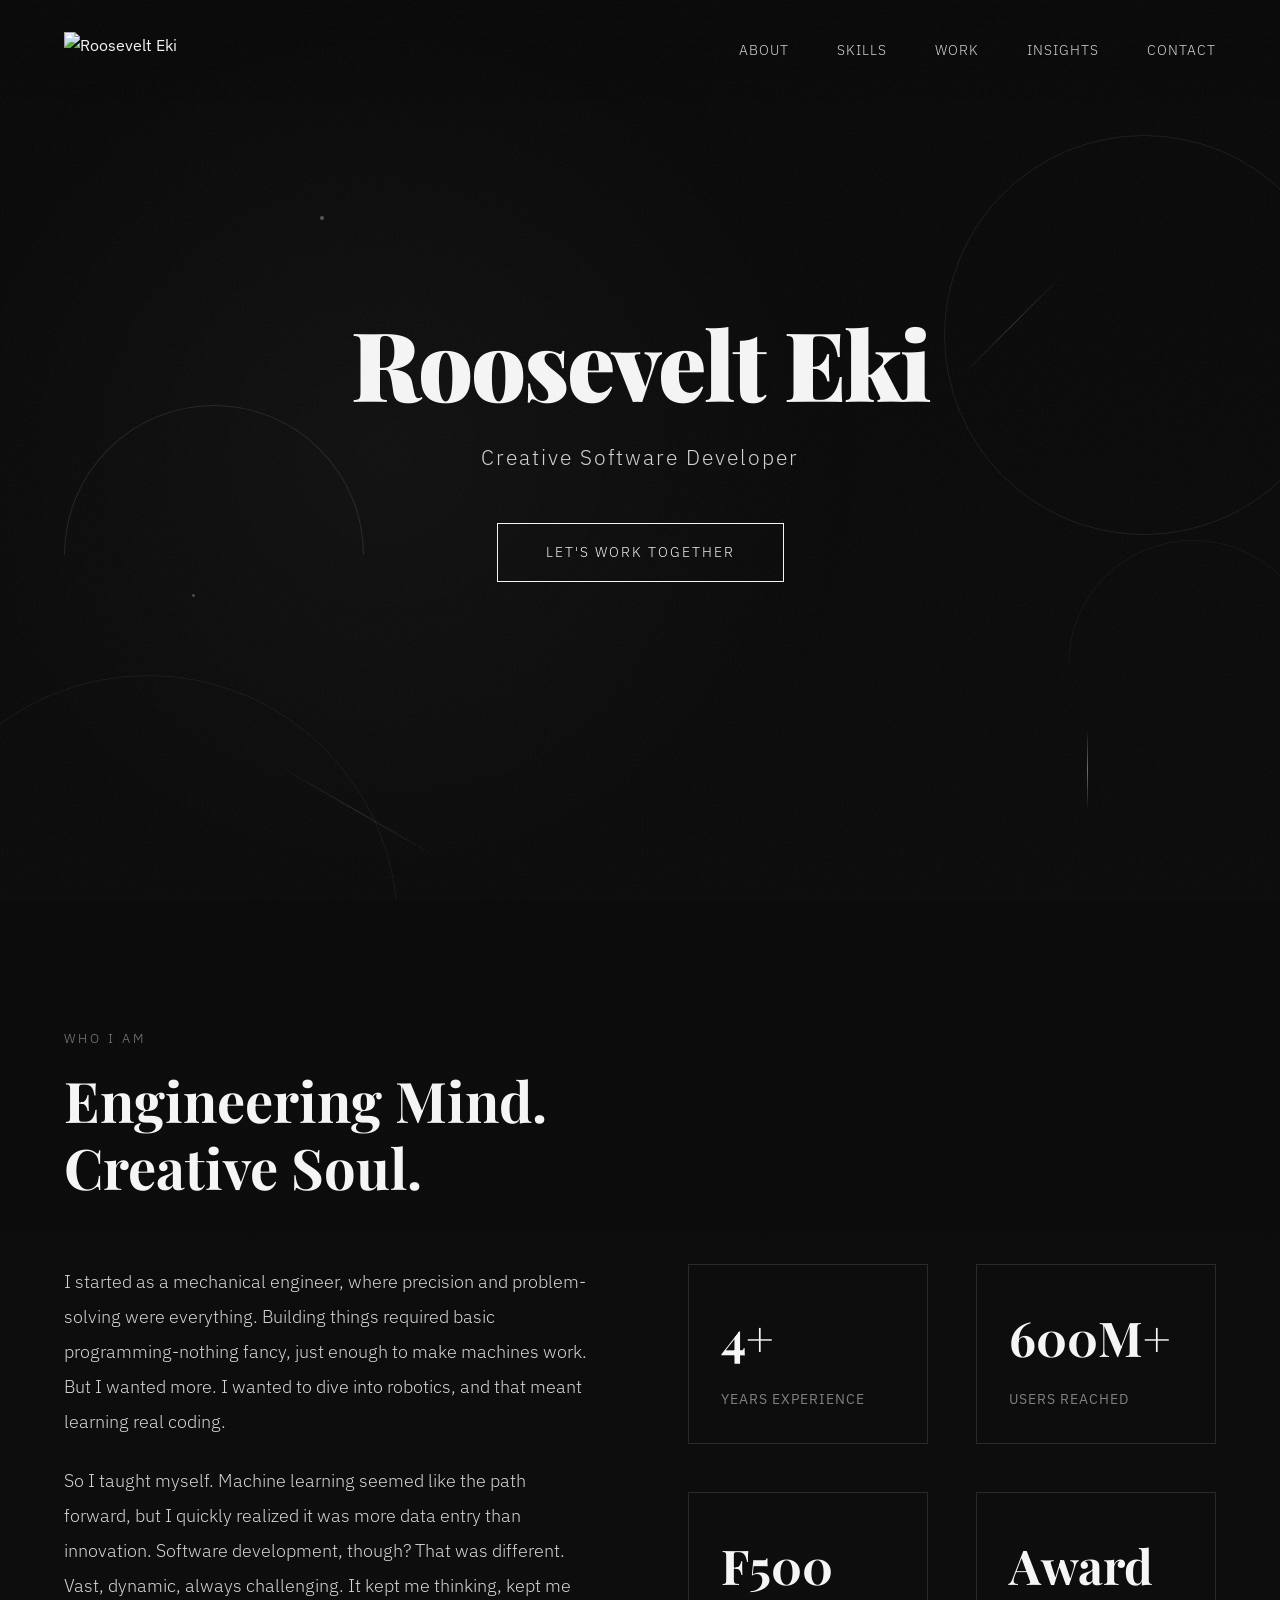
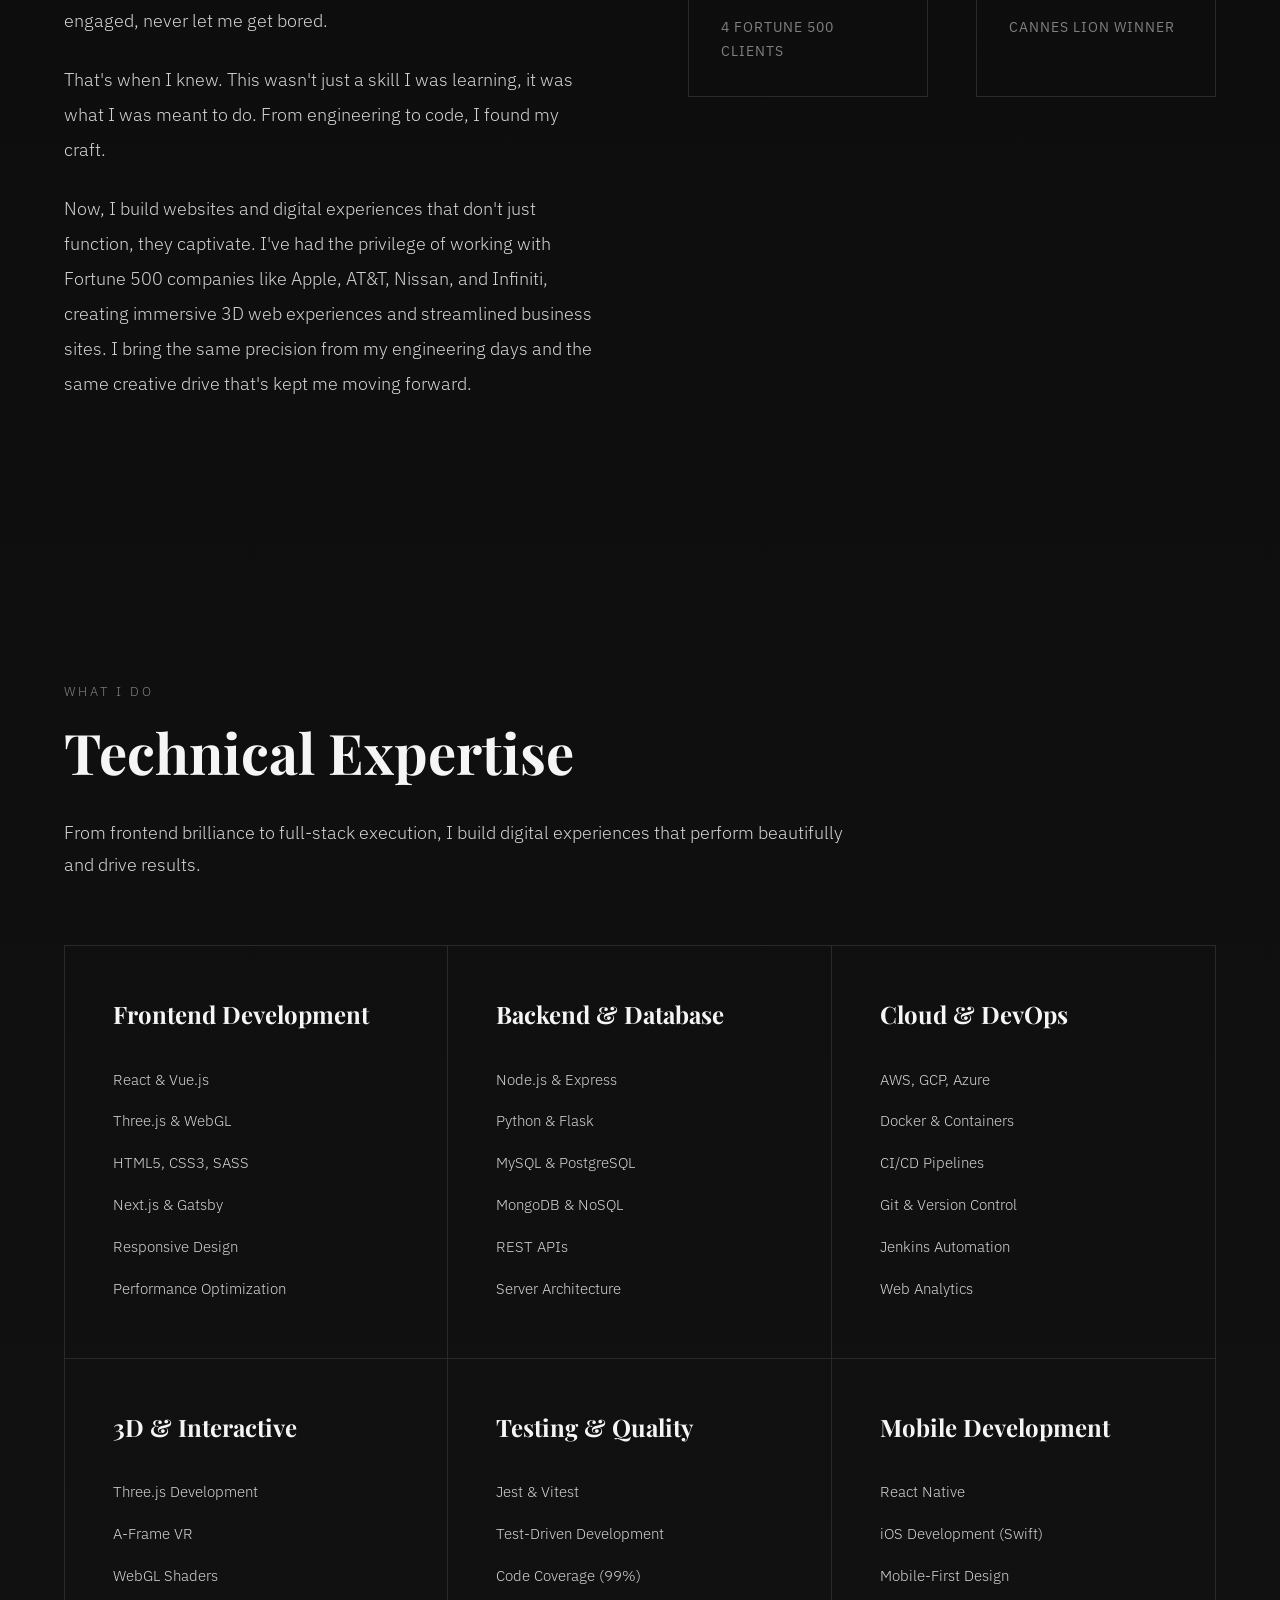
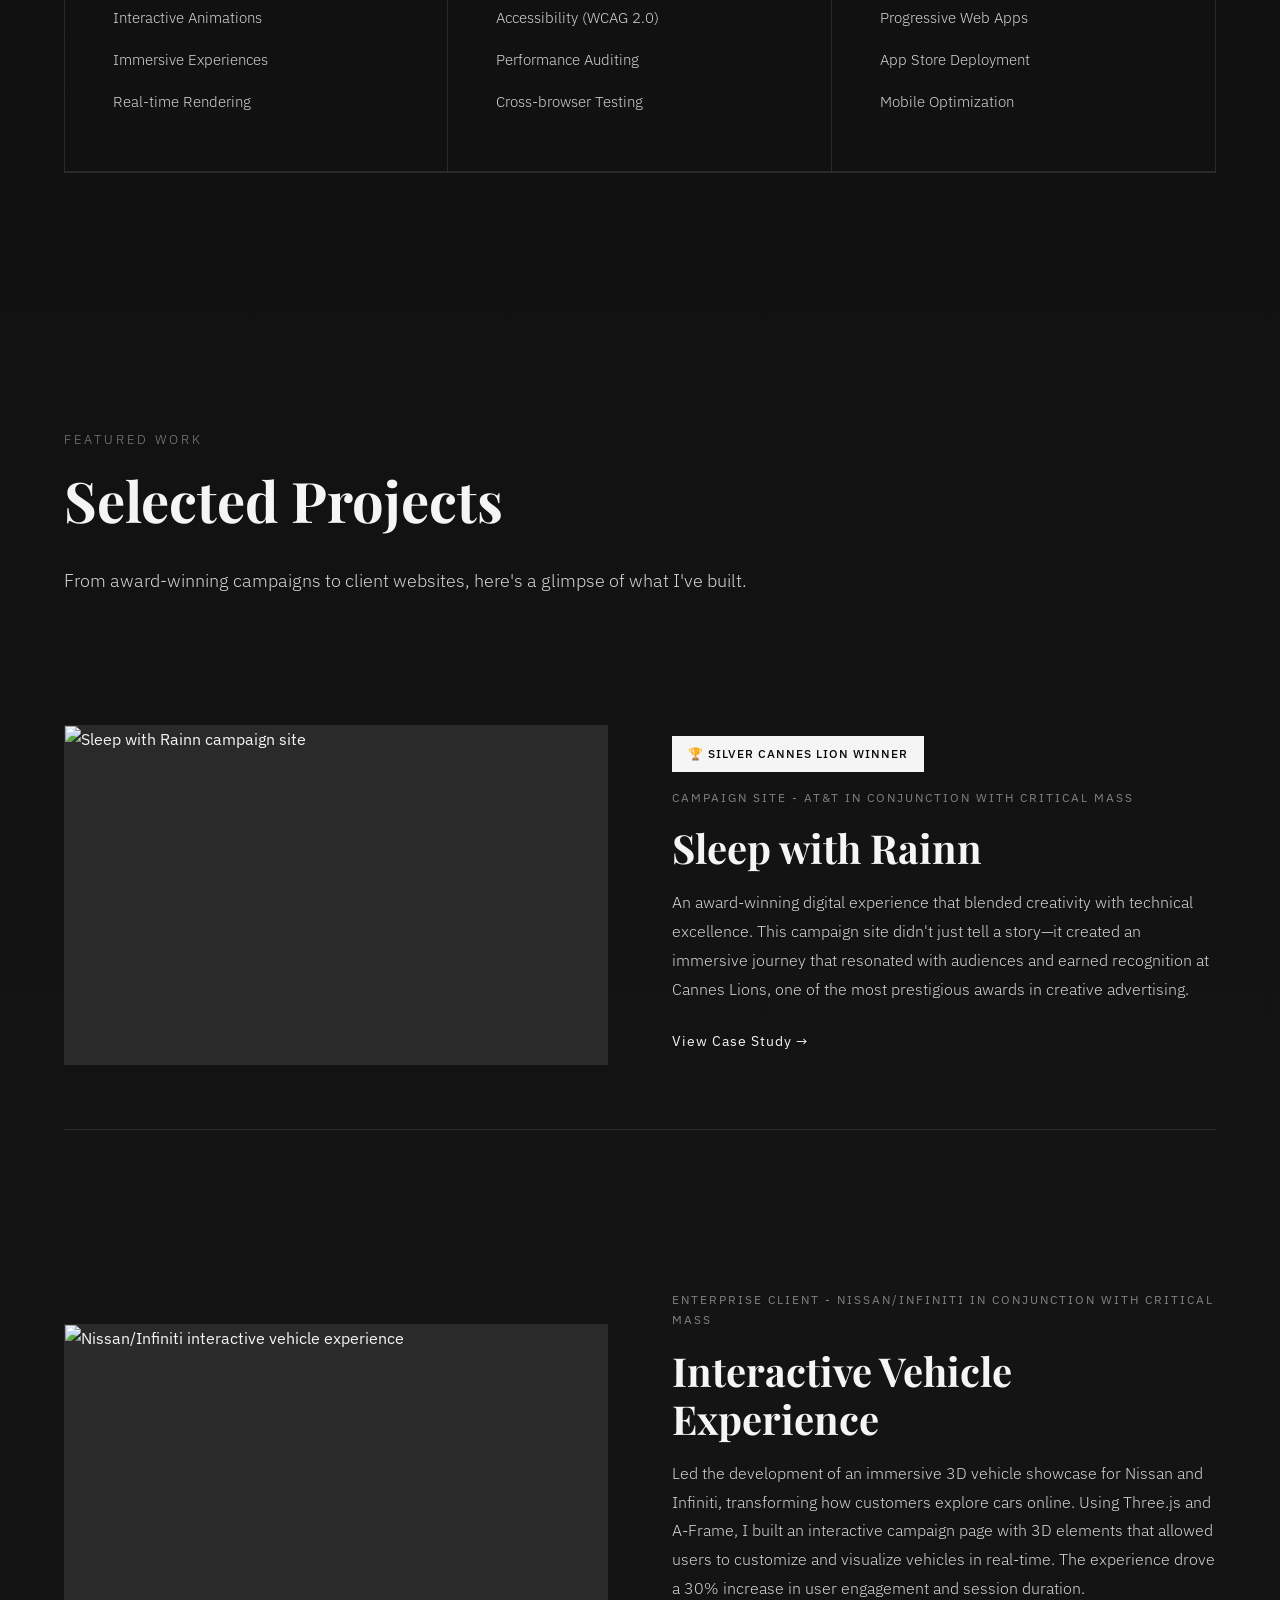
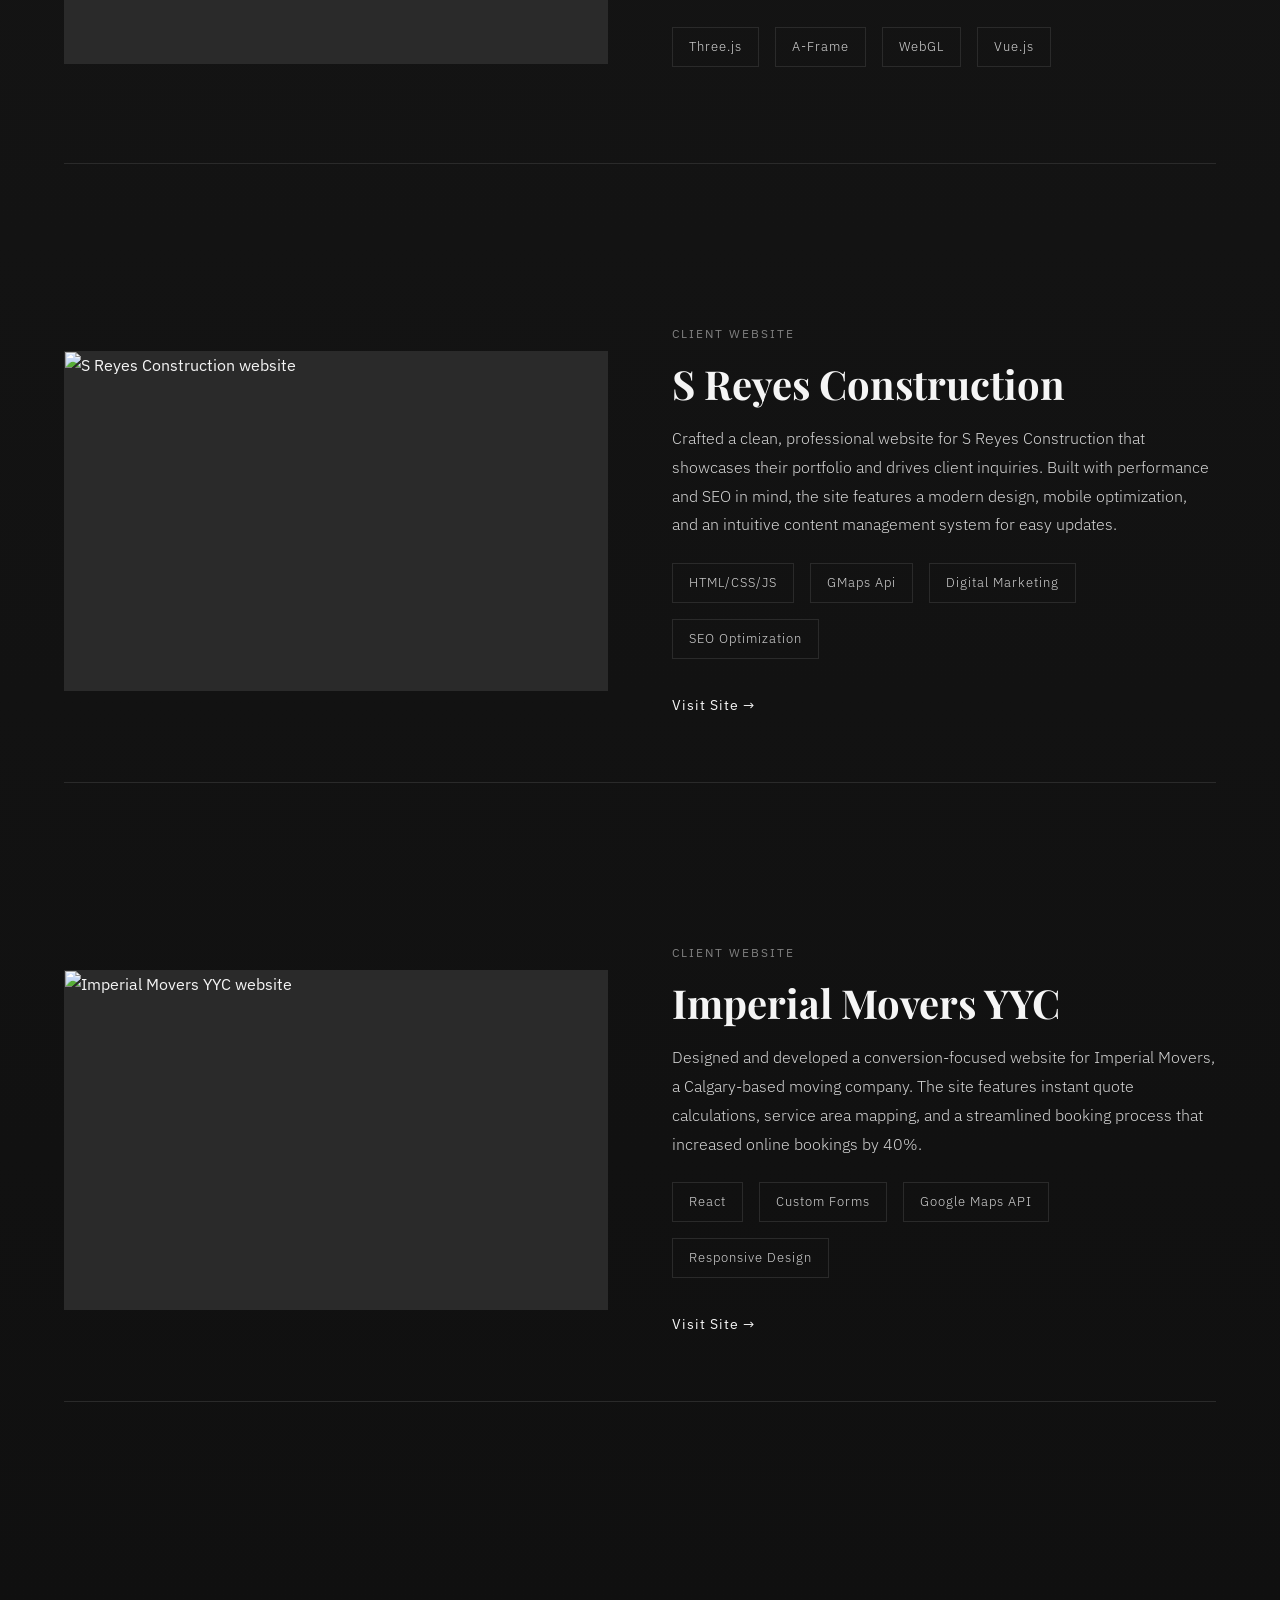
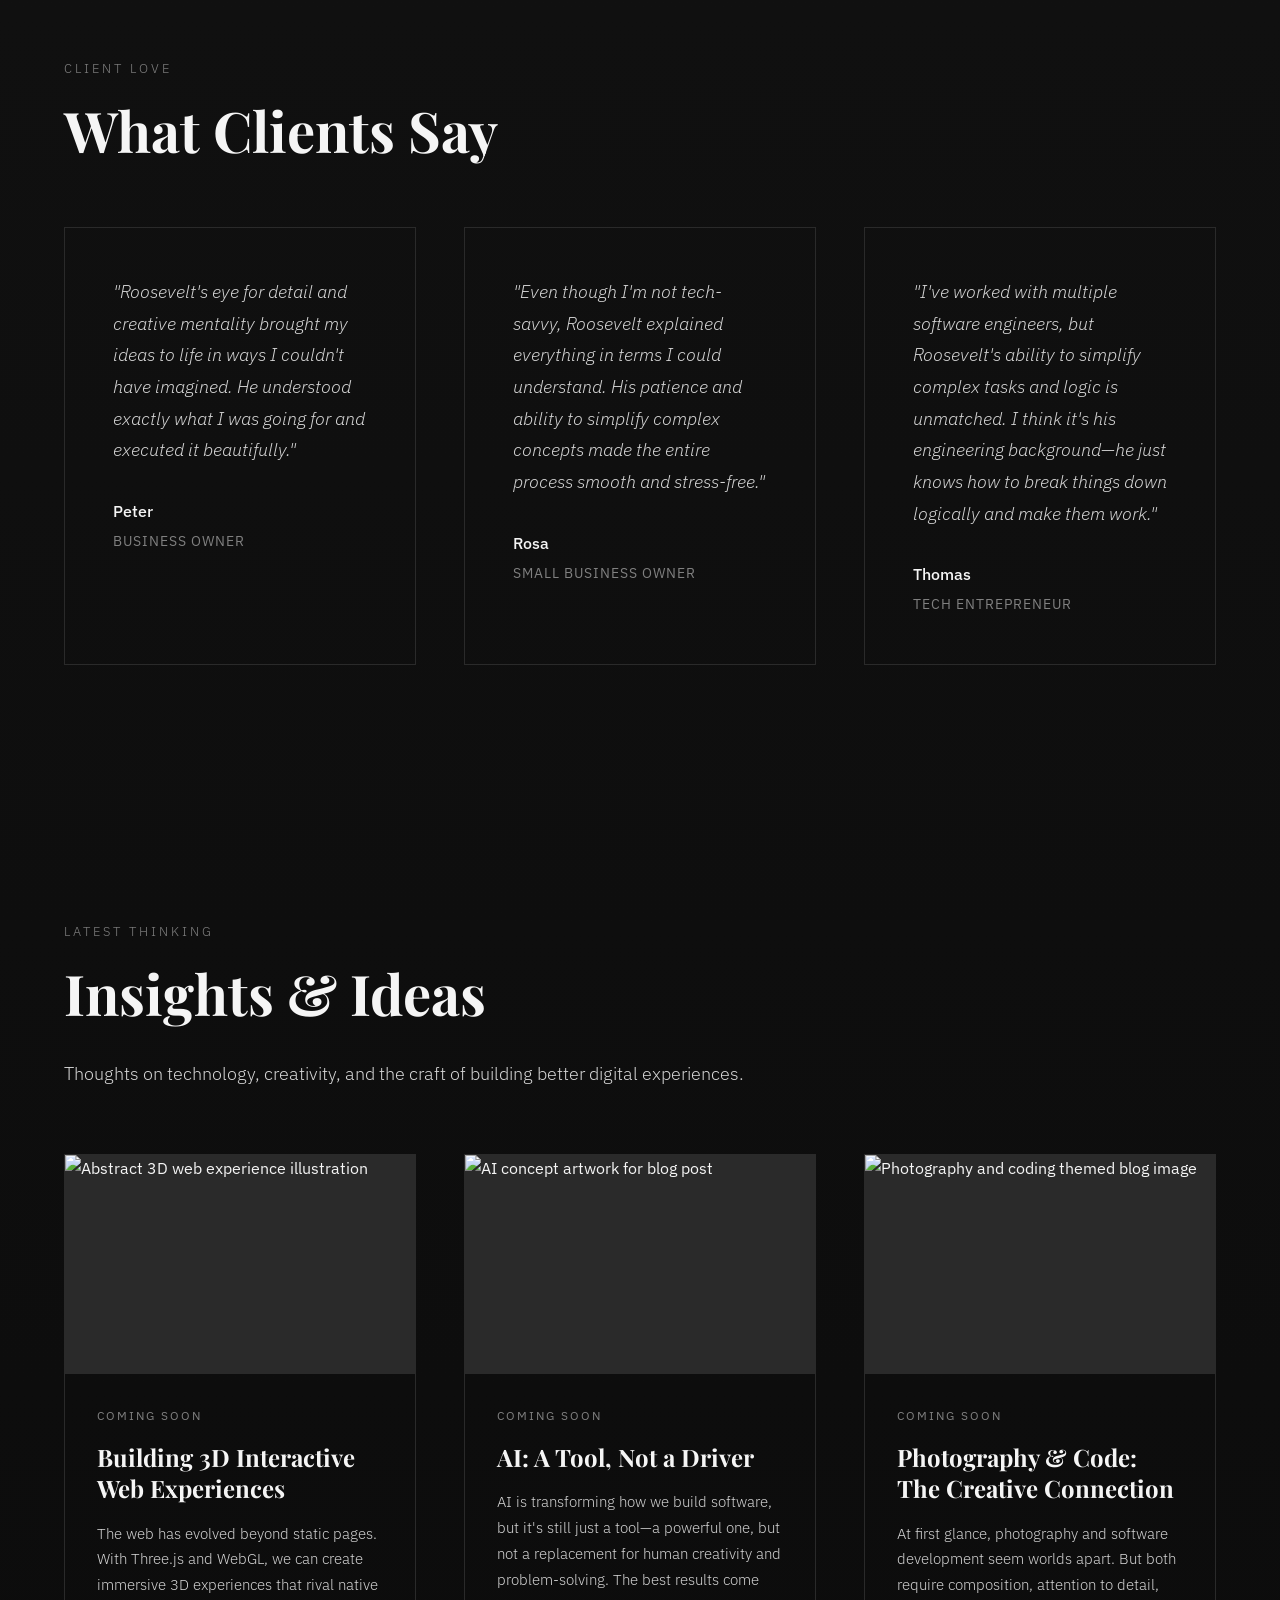
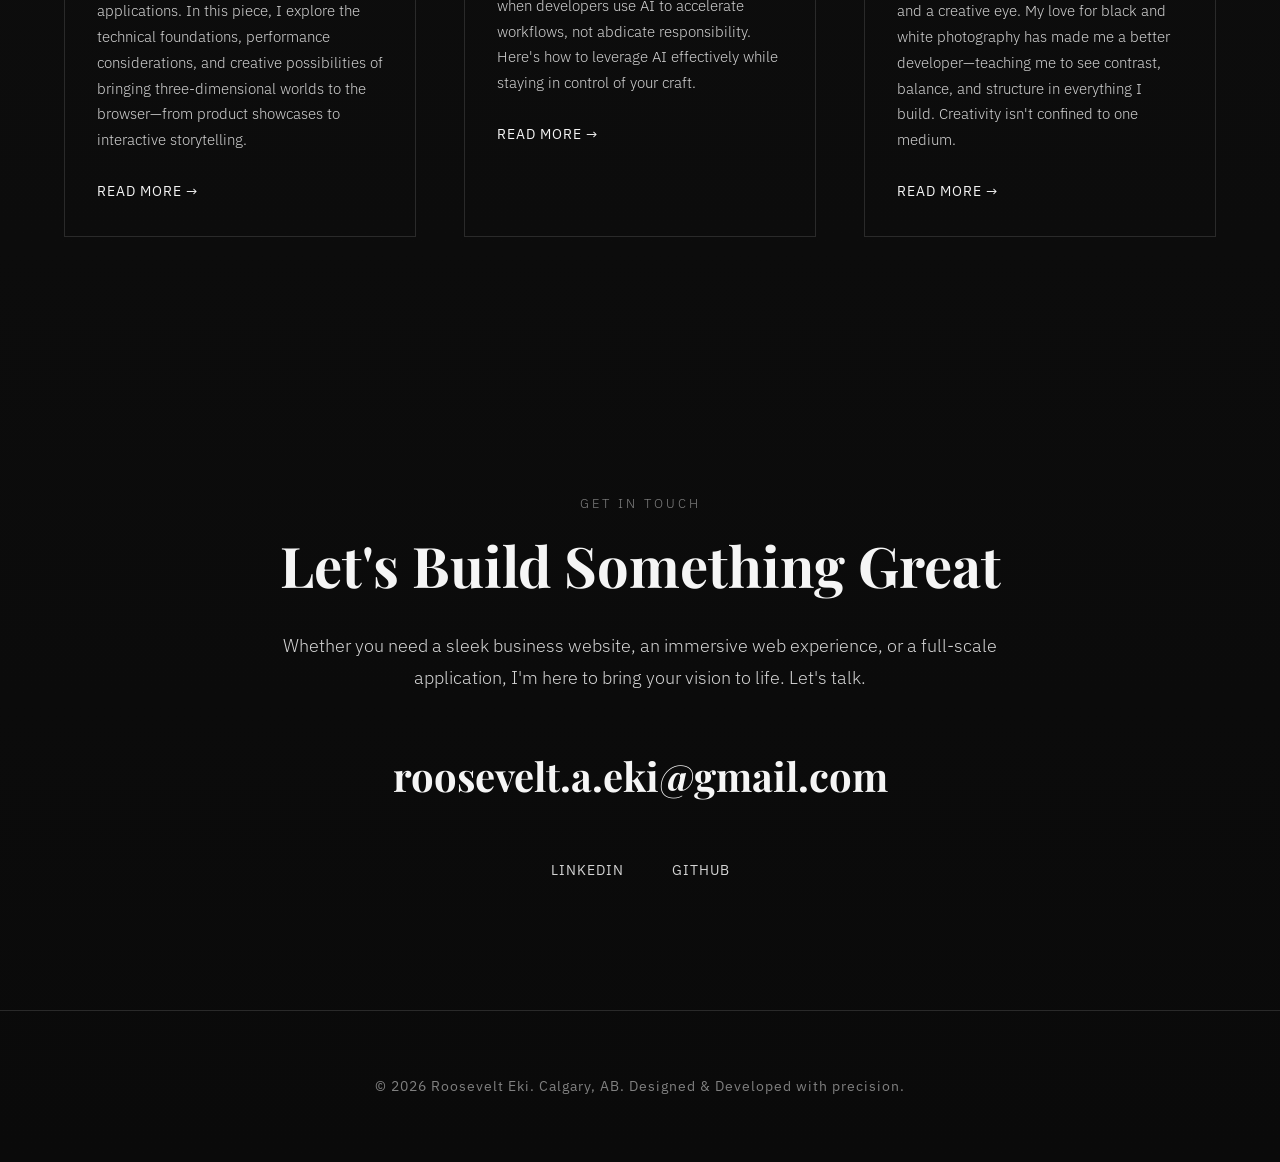
==== index.html @ f31da53c "Add GSAP and Three.js animations Hero wireframe scene, split-title intro, scroll reveals, stat count" ====
<!DOCTYPE html>
<html lang="en">
<head>
    <meta charset="UTF-8">
    <meta name="viewport" content="width=device-width, initial-scale=1.0">
    <title>Roosevelt Eki - Creative Software Developer</title>
    <link href="https://fonts.googleapis.com/css2?family=Playfair+Display:wght@400;700;900&family=IBM+Plex+Sans:wght@300;400;500&display=swap" rel="stylesheet">
    <link rel="stylesheet" href="styles.css">
    <link rel="icon" href="assets/logo.png" type="image/png">
</head>
<body>
    <div class="geometric-bg">
        <div class="parallax-layer">
            <div class="circle-1"></div>
            <div class="circle-2"></div>
            <div class="circle-3"></div>
            <div class="circle-4"></div>
            <div class="circle-5"></div>
            <div class="semicircle-1"></div>
            <div class="semicircle-2"></div>
            <div class="semicircle-3"></div>
            <div class="semicircle-4"></div>
            <div class="arc-1"></div>
            <div class="arc-2"></div>
            <div class="arc-3"></div>
            <div class="line-1"></div>
            <div class="line-2"></div>
            <div class="line-3"></div>
            <div class="line-4"></div>
            <div class="line-5"></div>
            <div class="dot-1"></div>
            <div class="dot-2"></div>
            <div class="dot-3"></div>
            <div class="dot-4"></div>
            <div class="dot-5"></div>
            <div class="dot-6"></div>
            <div class="dot-7"></div>
        </div>
    </div>

    <nav id="nav">
        <div class="logo"><img src="assets/logo.png" alt="Roosevelt Eki"></div>
        <button class="nav-toggle" id="nav-toggle" type="button" aria-label="Toggle navigation" aria-controls="nav-links" aria-expanded="false">
            <span></span>
            <span></span>
            <span></span>
        </button>
        <ul class="nav-links" id="nav-links">
            <li><a href="#about">About</a></li>
            <li><a href="#skills">Skills</a></li>
            <li><a href="#work">Work</a></li>
            <li><a href="#insights">Insights</a></li>
            <li><a href="#contact">Contact</a></li>
        </ul>
    </nav>

    <section class="hero">
        <div class="hero-content">
            <h1 class="hero-title">Roosevelt Eki</h1>
            <p class="hero-subtitle">Creative Software Developer</p>
            <a href="#contact" class="cta-button">Let's Work Together</a>
        </div>
    </section>

    <section id="about">
        <div class="section-header">
            <div class="section-label">Who I Am</div>
            <h2 class="section-title">Engineering Mind.<br>Creative Soul.</h2>
        </div>
        <div class="about-content">
            <div class="about-text">
                <p>I started as a mechanical engineer, where precision and problem-solving were everything. Building things required basic programming-nothing fancy, just enough to make machines work. But I wanted more. I wanted to dive into robotics, and that meant learning real coding.</p>
                
                <p>So I taught myself. Machine learning seemed like the path forward, but I quickly realized it was more data entry than innovation. Software development, though? That was different. Vast, dynamic, always challenging. It kept me thinking, kept me engaged, never let me get bored.</p>
                
                <p>That's when I knew. This wasn't just a skill I was learning, it was what I was meant to do. From engineering to code, I found my craft.</p>

                <p>Now, I build websites and digital experiences that don't just function, they captivate. I've had the privilege of working with Fortune 500 companies like Apple, AT&T, Nissan, and Infiniti, creating immersive 3D web experiences and streamlined business sites. I bring the same precision from my engineering days and the same creative drive that's kept me moving forward.</p>
            </div>
            <div class="about-stats">
                <div class="stat-item">
                    <div class="stat-number">4+</div>
                    <div class="stat-label">Years Experience</div>
                </div>
                <div class="stat-item">
                    <div class="stat-number">600M+</div>
                    <div class="stat-label">Users Reached</div>
                </div>
                <div class="stat-item">
                    <div class="stat-number">F500</div>
                    <div class="stat-label">4 Fortune 500 Clients</div>
                </div>
                <div class="stat-item">
                    <div class="stat-number">Award</div>
                    <div class="stat-label">Cannes Lion Winner</div>
                </div>
            </div>
        </div>
    </section>

    <section id="skills">
        <div class="section-header">
            <div class="section-label">What I Do</div>
            <h2 class="section-title">Technical Expertise</h2>
            <p class="section-description">
                From frontend brilliance to full-stack execution, I build digital experiences that perform beautifully and drive results.
            </p>
        </div>
        <div class="skills-grid">
            <div class="skill-category">
                <h3>Frontend Development</h3>
                <ul class="skill-list">
                    <li>React & Vue.js</li>
                    <li>Three.js & WebGL</li>
                    <li>HTML5, CSS3, SASS</li>
                    <li>Next.js & Gatsby</li>
                    <li>Responsive Design</li>
                    <li>Performance Optimization</li>
                </ul>
            </div>
            <div class="skill-category">
                <h3>Backend & Database</h3>
                <ul class="skill-list">
                    <li>Node.js & Express</li>
                    <li>Python & Flask</li>
                    <li>MySQL & PostgreSQL</li>
                    <li>MongoDB & NoSQL</li>
                    <li>REST APIs</li>
                    <li>Server Architecture</li>
                </ul>
            </div>
            <div class="skill-category">
                <h3>Cloud & DevOps</h3>
                <ul class="skill-list">
                    <li>AWS, GCP, Azure</li>
                    <li>Docker & Containers</li>
                    <li>CI/CD Pipelines</li>
                    <li>Git & Version Control</li>
                    <li>Jenkins Automation</li>
                    <li>Web Analytics</li>
                </ul>
            </div>
            <div class="skill-category">
                <h3>3D & Interactive</h3>
                <ul class="skill-list">
                    <li>Three.js Development</li>
                    <li>A-Frame VR</li>
                    <li>WebGL Shaders</li>
                    <li>Interactive Animations</li>
                    <li>Immersive Experiences</li>
                    <li>Real-time Rendering</li>
                </ul>
            </div>
            <div class="skill-category">
                <h3>Testing & Quality</h3>
                <ul class="skill-list">
                    <li>Jest & Vitest</li>
                    <li>Test-Driven Development</li>
                    <li>Code Coverage (99%)</li>
                    <li>Accessibility (WCAG 2.0)</li>
                    <li>Performance Auditing</li>
                    <li>Cross-browser Testing</li>
                </ul>
            </div>
            <div class="skill-category">
                <h3>Mobile Development</h3>
                <ul class="skill-list">
                    <li>React Native</li>
                    <li>iOS Development (Swift)</li>
                    <li>Mobile-First Design</li>
                    <li>Progressive Web Apps</li>
                    <li>App Store Deployment</li>
                    <li>Mobile Optimization</li>
                </ul>
            </div>
        </div>
    </section>

    <section id="work">
        <div class="section-header">
            <div class="section-label">Featured Work</div>
            <h2 class="section-title">Selected Projects</h2>
            <p class="section-description">
                From award-winning campaigns to client websites, here's a glimpse of what I've built.
            </p>
        </div>
        <div class="projects-grid">
            <div class="project">
                <div class="project-image"><img src="assets/sleep-with-rain-logo.jpg" alt="Sleep with Rainn campaign site"></div>
                <div class="project-content">
                    <div class="award-badge">🏆 Silver Cannes Lion Winner</div>
                    <div class="project-label">Campaign Site - AT&T In Conjunction With Critical Mass</div>
                    <h3 class="project-title">Sleep with Rainn</h3>
                    <p class="project-description">
                        An award-winning digital experience that blended creativity with technical excellence. This campaign site didn't just tell a story—it created an immersive journey that resonated with audiences and earned recognition at Cannes Lions, one of the most prestigious awards in creative advertising.
                    </p>
                    <a href="https://about.att.com/story/2024/cannes-lions-international-festival-of-creativity.html" class="project-link">View Case Study →</a>
                </div>
            </div>

            <div class="project">
                <div class="project-image"><img src="assets/2025-qx80-interactive-experience.png" alt="Nissan/Infiniti interactive vehicle experience"></div>
                <div class="project-content">
                    <div class="project-label">Enterprise Client - Nissan/Infiniti In Conjunction With Critical Mass</div>
                    <h3 class="project-title">Interactive Vehicle Experience</h3>
                    <p class="project-description">
                        Led the development of an immersive 3D vehicle showcase for Nissan and Infiniti, transforming how customers explore cars online. Using Three.js and A-Frame, I built an interactive campaign page with 3D elements that allowed users to customize and visualize vehicles in real-time. The experience drove a 30% increase in user engagement and session duration.
                    </p>
                    <div class="project-tech">
                        <span class="tech-tag">Three.js</span>
                        <span class="tech-tag">A-Frame</span>
                        <span class="tech-tag">WebGL</span>
                        <span class="tech-tag">Vue.js</span>
                    </div>
                </div>
            </div>

            <div class="project">
                <div class="project-image"><img src="assets/sreyes-construction-site.png" alt="S Reyes Construction website"></div>
                <div class="project-content">
                    <div class="project-label">Client Website</div>
                    <h3 class="project-title">S Reyes Construction</h3>
                    <p class="project-description">
                        Crafted a clean, professional website for S Reyes Construction that showcases their portfolio and drives client inquiries. Built with performance and SEO in mind, the site features a modern design, mobile optimization, and an intuitive content management system for easy updates.
                    </p>
                    <div class="project-tech">
                        <span class="tech-tag">HTML/CSS/JS</span>
                        <span class="tech-tag">GMaps Api</span>
                        <span class="tech-tag">Digital Marketing</span>
                        <span class="tech-tag">SEO Optimization</span>
                    </div>
                    <a href="https://sreyesconstruction.com" class="project-link" target="_blank">Visit Site →</a>
                </div>
            </div>

            <div class="project">
                <div class="project-image"><img src="assets/imperial-movers-site.png" alt="Imperial Movers YYC website"></div>
                <div class="project-content">
                    <div class="project-label">Client Website</div>
                    <h3 class="project-title">Imperial Movers YYC</h3>
                    <p class="project-description">
                        Designed and developed a conversion-focused website for Imperial Movers, a Calgary-based moving company. The site features instant quote calculations, service area mapping, and a streamlined booking process that increased online bookings by 40%.
                    </p>
                    <div class="project-tech">
                        <span class="tech-tag">React</span>
                        <span class="tech-tag">Custom Forms</span>
                        <span class="tech-tag">Google Maps API</span>
                        <span class="tech-tag">Responsive Design</span>
                    </div>
                    <a href="https://imperialmoversyyc.com" class="project-link" target="_blank">Visit Site →</a>
                </div>
            </div>
        </div>
    </section>

    <section id="testimonials">
        <div class="section-header">
            <div class="section-label">Client Love</div>
            <h2 class="section-title">What Clients Say</h2>
        </div>
        <div class="testimonials-grid">
            <div class="testimonial">
                <p class="testimonial-quote">
                    "Roosevelt's eye for detail and creative mentality brought my ideas to life in ways I couldn't have imagined. He understood exactly what I was going for and executed it beautifully."
                </p>
                <div class="testimonial-author">Peter</div>
                <div class="testimonial-role">Business Owner</div>
            </div>
            <div class="testimonial">
                <p class="testimonial-quote">
                    "Even though I'm not tech-savvy, Roosevelt explained everything in terms I could understand. His patience and ability to simplify complex concepts made the entire process smooth and stress-free."
                </p>
                <div class="testimonial-author">Rosa</div>
                <div class="testimonial-role">Small Business Owner</div>
            </div>
            <div class="testimonial">
                <p class="testimonial-quote">
                    "I've worked with multiple software engineers, but Roosevelt's ability to simplify complex tasks and logic is unmatched. I think it's his engineering background—he just knows how to break things down logically and make them work."
                </p>
                <div class="testimonial-author">Thomas</div>
                <div class="testimonial-role">Tech Entrepreneur</div>
            </div>
        </div>
    </section>

    <section id="insights">
        <div class="section-header">
            <div class="section-label">Latest Thinking</div>
            <h2 class="section-title">Insights & Ideas</h2>
            <p class="section-description">
                Thoughts on technology, creativity, and the craft of building better digital experiences.
            </p>
        </div>
        <div class="blog-grid">
            <div class="blog-card">
                    <div class="blog-image"><img src="assets/building_3d_experiences.jpg" alt="Abstract 3D web experience illustration"></div>
                <div class="blog-content">
                    <div class="blog-date">Coming Soon</div>
                    <h3 class="blog-title">Building 3D Interactive Web Experiences</h3>
                    <p class="blog-excerpt">
                        The web has evolved beyond static pages. With Three.js and WebGL, we can create immersive 3D experiences that rival native applications. In this piece, I explore the technical foundations, performance considerations, and creative possibilities of bringing three-dimensional worlds to the browser—from product showcases to interactive storytelling.
                    </p>
                    <a href="#" class="read-more"
                        data-title="Building 3D Interactive Web Experiences"
                        data-date="Coming Soon"
                        data-content="The web has evolved beyond static pages. With Three.js and WebGL, we can create immersive 3D experiences that rival native applications.&lt;br&gt;&lt;br&gt;At its core, Three.js abstracts the complexity of raw WebGL, giving developers a scene graph, lighting system, and camera model to work with. But the real magic happens when you start combining geometry, shaders, and animation loops to craft something that responds to the user in real time.&lt;br&gt;&lt;br&gt;Performance is the biggest challenge. Every extra draw call, texture, and polygon costs GPU time. Techniques like frustum culling, level of detail (LOD), and instanced rendering become essential once you move beyond demo scenes into production.&lt;br&gt;&lt;br&gt;The creative possibilities are genuinely vast: product configurators, interactive storytelling, data visualizations, architectural walkthroughs. The browser has become a first-class 3D runtime, and developers who understand it have a serious edge.&lt;br&gt;&lt;br&gt;This post is in progress — check back soon for the full deep-dive."
                    >Read More →</a>
                </div>
            </div>

            <div class="blog-card">
                <div class="blog-image"><img src="assets/ai_a_tool_not_a_driver.jpg" alt="AI concept artwork for blog post"></div>
                <div class="blog-content">
                    <div class="blog-date">Coming Soon</div>
                    <h3 class="blog-title">AI: A Tool, Not a Driver</h3>
                    <p class="blog-excerpt">
                        AI is transforming how we build software, but it's still just a tool—a powerful one, but not a replacement for human creativity and problem-solving. The best results come when developers use AI to accelerate workflows, not abdicate responsibility. Here's how to leverage AI effectively while staying in control of your craft.
                    </p>
                    <a href="#" class="read-more"
                        data-title="AI: A Tool, Not a Driver"
                        data-date="Coming Soon"
                        data-content="AI is transforming how we build software, but it's still just a tool — a powerful one, but not a replacement for human creativity and problem-solving.&lt;br&gt;&lt;br&gt;The developers getting the most out of AI are the ones who stay in the driver's seat. They use it to eliminate the tedious parts — boilerplate, documentation, repetitive refactors — while keeping full ownership of architecture decisions, product thinking, and code quality.&lt;br&gt;&lt;br&gt;The risk isn't that AI will replace developers. The risk is that developers who blindly trust AI output ship subtle bugs, security holes, and brittle logic without ever noticing. The skill is knowing when to accept, when to question, and when to throw the suggestion away entirely.&lt;br&gt;&lt;br&gt;My approach: use AI to go faster, not to think less. Every line it writes still gets read, understood, and owned by me.&lt;br&gt;&lt;br&gt;This post is in progress — check back soon for the full piece."
                    >Read More →</a>
                </div>
            </div>

            <div class="blog-card">
                <div class="blog-image"><img src="assets/creativity_and_code.jpg" alt="Photography and coding themed blog image"></div>
                <div class="blog-content">
                    <div class="blog-date">Coming Soon</div>
                    <h3 class="blog-title">Photography & Code: The Creative Connection</h3>
                    <p class="blog-excerpt">
                        At first glance, photography and software development seem worlds apart. But both require composition, attention to detail, and a creative eye. My love for black and white photography has made me a better developer—teaching me to see contrast, balance, and structure in everything I build. Creativity isn't confined to one medium.
                    </p>
                    <a href="#" class="read-more"
                        data-title="Photography & Code: The Creative Connection"
                        data-date="Coming Soon"
                        data-content="At first glance, photography and software development seem worlds apart. One is analogue and emotional; the other is logical and structured. But the more I've practiced both, the more the overlap becomes obvious.&lt;br&gt;&lt;br&gt;Photography taught me to see before I act. Before pressing the shutter, you read the light, the composition, the subject. Before writing code, the best developers read the problem, the constraints, the system. The instinct is the same.&lt;br&gt;&lt;br&gt;Black and white photography in particular is an exercise in reduction. You strip away colour — a powerful distraction — and are left with only form, contrast, and tone. Good software design does the same thing: strip away everything unnecessary until only the essential structure remains.&lt;br&gt;&lt;br&gt;Constraints breed creativity in both disciplines. A 50mm prime lens forces you to move instead of zoom. A tight deadline forces elegant simplicity instead of over-engineering. The limitation is often the feature.&lt;br&gt;&lt;br&gt;This post is in progress — check back soon for the full exploration."
                    >Read More →</a>
                </div>
            </div>
        </div>
    </section>

    <section id="contact">
        <div class="contact-content">
            <div class="section-label">Get In Touch</div>
            <h2 class="section-title">Let's Build Something Great</h2>
            <p class="section-description">
                Whether you need a sleek business website, an immersive web experience, or a full-scale application, I'm here to bring your vision to life. Let's talk.
            </p>
            <div class="contact-email">
                <a id="contact-link" href="#">Loading...</a>
                <script>
                    (function() {
                        var u = 'roosevelt.a.eki', d = 'gmail.com', e = u + '@' + d;
                        var a = document.getElementById('contact-link');
                        a.href = 'mailto:' + e;
                        a.textContent = e;
                    })();
                </script>
            </div>
            <div class="social-links">
                <a href="https://www.linkedin.com/in/roosevelteki/" target="_blank">LinkedIn</a>
                <a href="https://github.com/RooseJ/" target="_blank">GitHub</a>
            </div>
        </div>
    </section>

    <footer>
        <p>© 2026 Roosevelt Eki. Calgary, AB. Designed & Developed with precision.</p>
    </footer>

    <div id="blog-modal" class="blog-modal-overlay" role="dialog" aria-modal="true" aria-labelledby="modal-title">
        <div class="blog-modal-box">
            <button class="blog-modal-close" aria-label="Close">&times;</button>
            <div class="blog-modal-date" id="modal-date"></div>
            <h2 class="blog-modal-title" id="modal-title"></h2>
            <div class="blog-modal-body" id="modal-body"></div>
        </div>
    </div>

    <script src="script.js"></script>
    <script src="https://cdn.jsdelivr.net/npm/gsap@3.12.5/dist/gsap.min.js"></script>
    <script src="https://cdn.jsdelivr.net/npm/gsap@3.12.5/dist/ScrollTrigger.min.js"></script>
    <script type="importmap">
        { "imports": { "three": "https://cdn.jsdelivr.net/npm/three@0.160.0/build/three.module.js" } }
    </script>
    <script type="module" src="animations.js"></script>
</body>
</html>
---- styles.css ----
* {
    margin: 0;
    padding: 0;
    box-sizing: border-box;
}

html {
    scroll-behavior: smooth;
    background-color: var(--black);
}

:root {
    --black: #0a0a0a;
    --near-black: #1a1a1a;
    --dark-gray: #2a2a2a;
    --mid-gray: #808080;
    --light-gray: #d4d4d4;
    --white: #f5f5f5;
    --accent: #ffffff;
}

body {
    font-family: "IBM Plex Sans", sans-serif;
    background: linear-gradient(180deg, #0a0a0a 0%, #141414 50%, #0a0a0a 100%);
    color: var(--white);
    line-height: 1.7;
    overflow-x: hidden;
}

/* Film grain overlay */
body::before {
    content: "";
    position: fixed;
    top: 0;
    left: 0;
    width: 100%;
    height: 100%;
    background-image: url("data:image/svg+xml,%3Csvg viewBox='0 0 400 400' xmlns='http://www.w3.org/2000/svg'%3E%3Cfilter id='noiseFilter'%3E%3CfeTurbulence type='fractalNoise' baseFrequency='0.9' numOctaves='4' stitchTiles='stitch'/%3E%3C/filter%3E%3Crect width='100%25' height='100%25' filter='url(%23noiseFilter)'/%3E%3C/svg%3E");
    opacity: 0.03;
    pointer-events: none;
    z-index: 9999;
}

/* Decorative geometric shapes */
.geometric-bg {
    position: fixed;
    top: 0;
    left: 0;
    width: 100%;
    height: 100%;
    pointer-events: none;
    z-index: 0;
    overflow: hidden;
}

.parallax-layer {
    position: absolute;
    top: 0;
    left: 0;
    width: 100%;
    height: 300vh;
    transition: transform 0.1s ease-out;
}

.circle-1 {
    position: absolute;
    top: 5%;
    right: -5%;
    width: 400px;
    height: 400px;
    border-radius: 50%;
    border: 1px solid rgba(255, 255, 255, 0.08);
    animation: floatSlow 20s ease-in-out infinite;
}

.circle-2 {
    position: absolute;
    top: 25%;
    left: -8%;
    width: 500px;
    height: 500px;
    border-radius: 50%;
    border: 1px solid rgba(255, 255, 255, 0.06);
    animation: floatSlow 25s ease-in-out infinite reverse;
}

.circle-3 {
    position: absolute;
    top: 50%;
    right: 10%;
    width: 350px;
    height: 350px;
    border-radius: 50%;
    border: 1px solid rgba(255, 255, 255, 0.07);
    animation: floatSlow 22s ease-in-out infinite;
}

.circle-4 {
    position: absolute;
    top: 75%;
    left: 5%;
    width: 450px;
    height: 450px;
    border-radius: 50%;
    border: 1px solid rgba(255, 255, 255, 0.05);
    animation: floatSlow 28s ease-in-out infinite reverse;
}

.circle-5 {
    position: absolute;
    top: 95%;
    right: -10%;
    width: 600px;
    height: 600px;
    border-radius: 50%;
    border: 1px solid rgba(255, 255, 255, 0.06);
    animation: floatSlow 24s ease-in-out infinite;
}

.semicircle-1 {
    position: absolute;
    top: 15%;
    left: 5%;
    width: 300px;
    height: 150px;
    border-radius: 300px 300px 0 0;
    border: 1px solid rgba(255, 255, 255, 0.1);
    border-bottom: none;
    animation: floatMedium 18s ease-in-out infinite;
}

.semicircle-2 {
    position: absolute;
    top: 35%;
    right: 10%;
    width: 200px;
    height: 100px;
    border-radius: 0 0 200px 200px;
    border: 1px solid rgba(255, 255, 255, 0.08);
    border-top: none;
    animation: floatMedium 22s ease-in-out infinite reverse;
}

.semicircle-3 {
    position: absolute;
    top: 60%;
    left: 15%;
    width: 250px;
    height: 125px;
    border-radius: 250px 250px 0 0;
    border: 1px solid rgba(255, 255, 255, 0.09);
    border-bottom: none;
    animation: floatMedium 20s ease-in-out infinite;
}

.semicircle-4 {
    position: absolute;
    top: 85%;
    right: 5%;
    width: 280px;
    height: 140px;
    border-radius: 0 0 280px 280px;
    border: 1px solid rgba(255, 255, 255, 0.07);
    border-top: none;
    animation: floatMedium 19s ease-in-out infinite reverse;
}

.arc-1 {
    position: absolute;
    top: 20%;
    right: -3%;
    width: 250px;
    height: 250px;
    border-radius: 50%;
    border: 1px solid rgba(255, 255, 255, 0.05);
    clip-path: polygon(0 0, 100% 0, 100% 50%, 0 50%);
    animation: floatSlow 30s ease-in-out infinite;
}

.arc-2 {
    position: absolute;
    top: 45%;
    left: -5%;
    width: 300px;
    height: 300px;
    border-radius: 50%;
    border: 1px solid rgba(255, 255, 255, 0.06);
    clip-path: polygon(50% 0, 100% 0, 100% 100%, 50% 100%);
    animation: floatSlow 26s ease-in-out infinite reverse;
}

.arc-3 {
    position: absolute;
    top: 70%;
    right: 8%;
    width: 200px;
    height: 200px;
    border-radius: 50%;
    border: 1px solid rgba(255, 255, 255, 0.07);
    clip-path: polygon(0 50%, 100% 50%, 100% 100%, 0 100%);
    animation: floatSlow 23s ease-in-out infinite;
}

.line-1 {
    position: absolute;
    top: 12%;
    right: 15%;
    width: 150px;
    height: 1px;
    background: linear-gradient(90deg,
            transparent,
            rgba(255, 255, 255, 0.15),
            transparent);
    transform: rotate(-45deg);
    animation: pulse 8s ease-in-out infinite;
}

.line-2 {
    position: absolute;
    top: 30%;
    left: 20%;
    width: 200px;
    height: 1px;
    background: linear-gradient(90deg,
            transparent,
            rgba(255, 255, 255, 0.12),
            transparent);
    transform: rotate(30deg);
    animation: pulse 10s ease-in-out infinite 2s;
}

.line-3 {
    position: absolute;
    top: 55%;
    right: 25%;
    width: 180px;
    height: 1px;
    background: linear-gradient(90deg,
            transparent,
            rgba(255, 255, 255, 0.13),
            transparent);
    transform: rotate(-30deg);
    animation: pulse 9s ease-in-out infinite 1s;
}

.line-4 {
    position: absolute;
    top: 78%;
    left: 30%;
    width: 160px;
    height: 1px;
    background: linear-gradient(90deg,
            transparent,
            rgba(255, 255, 255, 0.11),
            transparent);
    transform: rotate(45deg);
    animation: pulse 11s ease-in-out infinite 3s;
}

.line-5 {
    position: absolute;
    top: 92%;
    right: 18%;
    width: 220px;
    height: 1px;
    background: linear-gradient(90deg,
            transparent,
            rgba(255, 255, 255, 0.14),
            transparent);
    transform: rotate(-20deg);
    animation: pulse 7s ease-in-out infinite 1.5s;
}

.dot-1 {
    position: absolute;
    top: 8%;
    left: 25%;
    width: 4px;
    height: 4px;
    background: rgba(255, 255, 255, 0.3);
    border-radius: 50%;
    animation: twinkle 4s ease-in-out infinite;
}

.dot-2 {
    position: absolute;
    top: 22%;
    left: 15%;
    width: 3px;
    height: 3px;
    background: rgba(255, 255, 255, 0.25);
    border-radius: 50%;
    animation: twinkle 5s ease-in-out infinite 1s;
}

.dot-3 {
    position: absolute;
    top: 38%;
    right: 30%;
    width: 3px;
    height: 3px;
    background: rgba(255, 255, 255, 0.2);
    border-radius: 50%;
    animation: twinkle 6s ease-in-out infinite 2s;
}

.dot-4 {
    position: absolute;
    top: 52%;
    left: 35%;
    width: 4px;
    height: 4px;
    background: rgba(255, 255, 255, 0.28);
    border-radius: 50%;
    animation: twinkle 5.5s ease-in-out infinite 0.5s;
}

.dot-5 {
    position: absolute;
    top: 68%;
    right: 22%;
    width: 3px;
    height: 3px;
    background: rgba(255, 255, 255, 0.26);
    border-radius: 50%;
    animation: twinkle 4.5s ease-in-out infinite 1.5s;
}

.dot-6 {
    position: absolute;
    top: 82%;
    left: 28%;
    width: 4px;
    height: 4px;
    background: rgba(255, 255, 255, 0.24);
    border-radius: 50%;
    animation: twinkle 5.2s ease-in-out infinite 2.5s;
}

.dot-7 {
    position: absolute;
    top: 96%;
    right: 12%;
    width: 3px;
    height: 3px;
    background: rgba(255, 255, 255, 0.22);
    border-radius: 50%;
    animation: twinkle 6.5s ease-in-out infinite 3s;
}

@keyframes floatSlow {

    0%,
    100% {
        transform: translate(0, 0) rotate(0deg);
    }

    25% {
        transform: translate(20px, -30px) rotate(5deg);
    }

    50% {
        transform: translate(-15px, -50px) rotate(-3deg);
    }

    75% {
        transform: translate(30px, -20px) rotate(4deg);
    }
}

@keyframes floatMedium {

    0%,
    100% {
        transform: translate(0, 0);
    }

    33% {
        transform: translate(-25px, 20px);
    }

    66% {
        transform: translate(15px, -25px);
    }
}

@keyframes pulse {

    0%,
    100% {
        opacity: 0.3;
    }

    50% {
        opacity: 0.8;
    }
}

@keyframes twinkle {

    0%,
    100% {
        opacity: 0.2;
        transform: scale(1);
    }

    50% {
        opacity: 1;
        transform: scale(1.5);
    }
}

/* Navigation */
nav {
    position: fixed;
    top: 0;
    left: 0;
    right: 0;
    padding: 2rem 4rem;
    display: flex;
    justify-content: space-between;
    align-items: center;
    z-index: 1000;
    background: linear-gradient(to bottom, var(--black), transparent);
    transition: background 0.3s ease, padding 0.3s ease, backdrop-filter 0.3s ease;
}

nav.scrolled {
    background: rgba(10, 10, 10, 0.95);
    backdrop-filter: blur(10px);
    padding: 1.5rem 4rem;
}

.logo {
    display: flex;
    align-items: center;
}

.logo img {
    height: 36px;
    width: auto;
    display: block;
}

.nav-toggle {
    display: none;
    background: transparent;
    border: 0;
    padding: 0;
    width: 44px;
    height: 44px;
    align-items: center;
    justify-content: center;
    flex-direction: column;
    gap: 5px;
    cursor: pointer;
}

.nav-toggle span {
    width: 22px;
    height: 1px;
    background: var(--white);
    transition:
        transform 0.3s ease,
        opacity 0.3s ease;
}

.nav-links {
    display: flex;
    gap: 3rem;
    list-style: none;
}

.nav-links a {
    color: var(--light-gray);
    text-decoration: none;
    font-size: 0.9rem;
    font-weight: 300;
    letter-spacing: 1px;
    text-transform: uppercase;
    transition: color 0.3s ease;
    position: relative;
}

.nav-links a::after {
    content: "";
    position: absolute;
    bottom: -5px;
    left: 0;
    width: 0;
    height: 1px;
    background: var(--white);
    transition: width 0.3s ease;
}

.nav-links a:hover {
    color: var(--white);
}

.nav-links a:hover::after {
    width: 100%;
}

/* Hero Section */
.hero {
    height: 100vh;
    display: flex;
    align-items: center;
    justify-content: center;
    position: relative;
    overflow: hidden;
}

.hero::before {
    content: "";
    position: absolute;
    top: 0;
    left: 0;
    width: 100%;
    height: 100%;
    background: radial-gradient(circle at 30% 50%,
            rgba(255, 255, 255, 0.03) 0%,
            transparent 50%);
}

.hero::after {
    content: "";
    position: absolute;
    bottom: 10%;
    right: 15%;
    width: 1px;
    height: 80px;
    background: linear-gradient(to bottom,
            transparent,
            rgba(255, 255, 255, 0.4),
            transparent);
    animation: slideDown 3s ease-in-out infinite;
}

@keyframes slideDown {
    0% {
        transform: translateY(0);
        opacity: 0;
    }

    50% {
        opacity: 1;
    }

    100% {
        transform: translateY(80px);
        opacity: 0;
    }
}

.hero-content {
    text-align: center;
    z-index: 1;
}

.hero-canvas {
    position: absolute;
    inset: 0;
    width: 100%;
    height: 100%;
    z-index: 0;
    pointer-events: none;
}

.hero-title {
    perspective: 600px;
}

.project-image {
    overflow: hidden;
}

@keyframes fadeInUp {
    from {
        opacity: 0;
        transform: translateY(40px);
    }

    to {
        opacity: 1;
        transform: translateY(0);
    }
}

.hero-title {
    font-family: "Playfair Display", serif;
    font-size: 6rem;
    font-weight: 900;
    line-height: 1.1;
    margin-bottom: 1.5rem;
    letter-spacing: -2px;
}

.hero-subtitle {
    font-size: 1.3rem;
    color: var(--light-gray);
    font-weight: 300;
    margin-bottom: 3rem;
    letter-spacing: 2px;
}

.cta-button {
    display: inline-block;
    padding: 1rem 3rem;
    border: 1px solid var(--white);
    color: var(--white);
    text-decoration: none;
    font-size: 0.9rem;
    letter-spacing: 2px;
    text-transform: uppercase;
    transition: color 0.4s ease;
    position: relative;
    overflow: hidden;
    font-weight: 300;
}

.cta-button::before {
    content: "";
    position: absolute;
    top: 0;
    left: -100%;
    width: 100%;
    height: 100%;
    background: var(--white);
    transition: left 0.4s ease;
    z-index: -1;
}

.cta-button:hover::before {
    left: 0;
}

.cta-button:hover {
    color: var(--black);
}

/* Sections */
section {
    padding: 8rem 4rem;
    max-width: 1400px;
    margin: 0 auto;
}

.section-header {
    margin-bottom: 4rem;
    animation: fadeInUp 0.8s ease-out;
}

.section-label {
    font-size: 0.8rem;
    letter-spacing: 3px;
    text-transform: uppercase;
    color: var(--mid-gray);
    margin-bottom: 1rem;
    font-weight: 300;
}

.section-title {
    font-family: "Playfair Display", serif;
    font-size: 3.5rem;
    font-weight: 700;
    line-height: 1.2;
    margin-bottom: 2rem;
}

.section-description {
    font-size: 1.1rem;
    color: var(--light-gray);
    max-width: 800px;
    line-height: 1.8;
    font-weight: 300;
}

/* About Section */
.about-content {
    display: grid;
    grid-template-columns: 1fr 1fr;
    gap: 6rem;
    align-items: start;
}

.about-text {
    font-size: 1.15rem;
    color: var(--light-gray);
    line-height: 1.9;
    font-weight: 300;
}

.about-text p {
    margin-bottom: 1.5rem;
}

.about-stats {
    display: grid;
    grid-template-columns: repeat(2, 1fr);
    gap: 3rem;
}

.stat-item {
    padding: 2rem;
    border: 1px solid var(--dark-gray);
    transition: border-color 0.3s ease;
}

.stat-item:hover {
    border-color: var(--white);
    transform: translateY(-5px);
}

.stat-number {
    font-family: "Playfair Display", serif;
    font-size: 3rem;
    font-weight: 700;
    margin-bottom: 0.5rem;
}

.stat-label {
    font-size: 0.9rem;
    color: var(--mid-gray);
    letter-spacing: 1px;
    text-transform: uppercase;
}

/* Skills Section */
.skills-grid {
    display: grid;
    grid-template-columns: repeat(3, 1fr);
    gap: 0;
    border: 1px solid var(--dark-gray);
}

.skill-category {
    padding: 3rem;
    border-right: 1px solid var(--dark-gray);
    border-bottom: 1px solid var(--dark-gray);
    transition: background 0.3s ease;
}

.skill-category:nth-child(3n) {
    border-right: none;
}

.skill-category:hover {
    background: var(--near-black);
}

.skill-category h3 {
    font-family: "Playfair Display", serif;
    font-size: 1.5rem;
    margin-bottom: 1.5rem;
    font-weight: 700;
}

.skill-list {
    list-style: none;
}

.skill-list li {
    padding: 0.5rem 0;
    color: var(--light-gray);
    font-size: 0.95rem;
    font-weight: 300;
}

/* Projects Section */
.projects-grid {
    display: grid;
    gap: 6rem;
}

.project {
    display: grid;
    grid-template-columns: 1fr 1fr;
    gap: 4rem;
    align-items: center;
    padding: 4rem 0;
    border-bottom: 1px solid var(--dark-gray);
    opacity: 0;
    transform: translateY(30px);
    animation: fadeInUp 0.8s ease-out forwards;
}

.project:nth-child(1) {
    animation-delay: 0.1s;
}

.project:nth-child(2) {
    animation-delay: 0.2s;
}

.project:nth-child(3) {
    animation-delay: 0.3s;
}

.project:nth-child(4) {
    animation-delay: 0.4s;
}

.project:nth-child(5) {
    animation-delay: 0.5s;
}

.project:nth-child(even) .project-content {
    order: 2;
}

.project:nth-child(even) .project-image {
    order: 1;
}

.project-image {
    aspect-ratio: 16/10;
    background: var(--dark-gray);
    position: relative;
    overflow: hidden;
    border: 1px solid var(--dark-gray);
}

.project-image img {
    width: 100%;
    height: 100%;
    object-fit: cover;
    display: block;
}

.project-image::before {
    content: "";
    position: absolute;
    top: 0;
    left: 0;
    width: 100%;
    height: 100%;
    background: linear-gradient(135deg,
            transparent 0%,
            rgba(255, 255, 255, 0.05) 100%);
    opacity: 0;
    transition: opacity 0.4s ease;
}

.project:hover .project-image::before {
    opacity: 1;
}

.project-label {
    font-size: 0.75rem;
    letter-spacing: 2px;
    text-transform: uppercase;
    color: var(--mid-gray);
    margin-bottom: 1rem;
}

.project-title {
    font-family: "Playfair Display", serif;
    font-size: 2.5rem;
    margin-bottom: 1rem;
    font-weight: 700;
    line-height: 1.2;
}

.project-description {
    color: var(--light-gray);
    margin-bottom: 1.5rem;
    line-height: 1.8;
    font-weight: 300;
}

.project-tech {
    display: flex;
    flex-wrap: wrap;
    gap: 1rem;
    margin-bottom: 2rem;
}

.tech-tag {
    font-size: 0.8rem;
    padding: 0.5rem 1rem;
    border: 1px solid var(--dark-gray);
    color: var(--light-gray);
    letter-spacing: 1px;
    font-weight: 300;
}

.project-link {
    display: inline-flex;
    align-items: center;
    gap: 0.5rem;
    color: var(--white);
    text-decoration: none;
    font-size: 0.9rem;
    letter-spacing: 1px;
    transition: gap 0.3s ease;
}

.project-link:hover {
    gap: 1rem;
}

.award-badge {
    display: inline-block;
    background: var(--white);
    color: var(--black);
    padding: 0.5rem 1rem;
    font-size: 0.75rem;
    letter-spacing: 1px;
    font-weight: 500;
    margin-bottom: 1rem;
    text-transform: uppercase;
}

/* Testimonials */
.testimonials-grid {
    display: grid;
    grid-template-columns: repeat(3, 1fr);
    gap: 3rem;
    margin-top: 4rem;
}

.testimonial {
    padding: 3rem;
    border: 1px solid var(--dark-gray);
    transition: border-color 0.3s ease;
}

.testimonial:hover {
    border-color: var(--white);
    transform: translateY(-10px);
}

.testimonial-quote {
    font-size: 1.1rem;
    line-height: 1.8;
    color: var(--light-gray);
    margin-bottom: 2rem;
    font-style: italic;
    font-weight: 300;
}

.testimonial-author {
    font-weight: 500;
    margin-bottom: 0.3rem;
}

.testimonial-role {
    font-size: 0.85rem;
    color: var(--mid-gray);
    letter-spacing: 1px;
    text-transform: uppercase;
}

/* Blog Section */
.blog-grid {
    display: grid;
    grid-template-columns: repeat(3, 1fr);
    gap: 3rem;
    margin-top: 4rem;
}

.blog-card {
    border: 1px solid var(--dark-gray);
    transition: border-color 0.3s ease;
    overflow: hidden;
}

.blog-card:hover {
    border-color: var(--white);
}

.blog-image {
    aspect-ratio: 16/10;
    background: var(--dark-gray);
}

.blog-image img {
    width: 100%;
    height: 100%;
    object-fit: cover;
    display: block;
}

.blog-content {
    padding: 2rem;
}

.blog-date {
    font-size: 0.75rem;
    letter-spacing: 2px;
    text-transform: uppercase;
    color: var(--mid-gray);
    margin-bottom: 1rem;
}

.blog-title {
    font-family: "Playfair Display", serif;
    font-size: 1.5rem;
    margin-bottom: 1rem;
    font-weight: 700;
    line-height: 1.3;
}

.blog-excerpt {
    color: var(--light-gray);
    margin-bottom: 1.5rem;
    line-height: 1.7;
    font-weight: 300;
    font-size: 0.95rem;
}

.read-more {
    color: var(--white);
    text-decoration: none;
    font-size: 0.85rem;
    letter-spacing: 1px;
    text-transform: uppercase;
    display: inline-flex;
    align-items: center;
    gap: 0.5rem;
    transition: gap 0.3s ease;
}

.read-more:hover {
    gap: 1rem;
}

/* Contact Section */
.contact-content {
    text-align: center;
    max-width: 800px;
    margin: 0 auto;
}

.contact-email {
    font-family: "Playfair Display", serif;
    font-size: 2.5rem;
    margin: 3rem 0;
    font-weight: 700;
}

.contact-email a {
    color: var(--white);
    text-decoration: none;
    position: relative;
    display: inline-block;
    max-width: 100%;
    line-height: 1.25;
    overflow-wrap: anywhere;
    word-break: break-word;
}

.contact-email a::after {
    content: "";
    position: absolute;
    bottom: -5px;
    left: 0;
    width: 100%;
    height: 1px;
    background: var(--white);
    transform: scaleX(0);
    transition: transform 0.3s ease;
}

.contact-email a:hover::after {
    transform: scaleX(1);
}

.social-links {
    display: flex;
    justify-content: center;
    gap: 3rem;
    margin-top: 3rem;
}

.social-links a {
    color: var(--light-gray);
    text-decoration: none;
    font-size: 0.9rem;
    letter-spacing: 1px;
    text-transform: uppercase;
    transition: color 0.3s ease;
}

.social-links a:hover {
    color: var(--white);
}

/* Footer */
footer {
    padding: 4rem;
    text-align: center;
    border-top: 1px solid var(--dark-gray);
    color: var(--mid-gray);
    font-size: 0.85rem;
    letter-spacing: 1px;
}

/* Responsive */
@media (max-width: 1024px) {
    .hero-title {
        font-size: 4rem;
    }

    .contact-email {
        font-size: 2rem;
        margin: 2.5rem 0;
    }

    .about-content,
    .project {
        grid-template-columns: 1fr;
    }

    .skills-grid {
        grid-template-columns: repeat(2, 1fr);
    }

    .skill-category:nth-child(2n) {
        border-right: none;
    }

    .testimonials-grid,
    .blog-grid {
        grid-template-columns: 1fr;
    }
}

@media (max-width: 768px) {
    nav {
        padding: 1.5rem 2rem;
    }

    nav.scrolled {
        padding: 0.5rem 2rem;
    }

    .nav-toggle {
        display: inline-flex;
    }

    .nav-links {
        position: absolute;
        top: calc(100% + 0.75rem);
        left: 2rem;
        right: 2rem;
        display: flex;
        flex-direction: column;
        gap: 1.25rem;
        padding: 1.5rem;
        border: 1px solid rgba(255, 255, 255, 0.12);
        background: rgba(10, 10, 10, 0.96);
        backdrop-filter: blur(14px);
        opacity: 0;
        visibility: hidden;
        pointer-events: none;
        transform: translateY(-10px);
        transition:
            opacity 0.25s ease,
            transform 0.25s ease,
            visibility 0.25s ease;
    }

    nav.open .nav-links {
        opacity: 1;
        visibility: visible;
        pointer-events: auto;
        transform: translateY(0);
    }

    nav.open .nav-toggle span:nth-child(1) {
        transform: translateY(6px) rotate(45deg);
    }

    nav.open .nav-toggle span:nth-child(2) {
        opacity: 0;
    }

    nav.open .nav-toggle span:nth-child(3) {
        transform: translateY(-6px) rotate(-45deg);
    }

    .nav-links a {
        display: inline-block;
        font-size: 0.85rem;
    }

    section {
        padding: 4rem 2rem;
    }

    .hero-title {
        font-size: 2.5rem;
    }

    .hero-subtitle {
        font-size: 1rem;
    }

    .section-title {
        font-size: 2.5rem;
    }

    .projects-grid {
        display: grid;
        gap: 1rem;
    }

    .skills-grid {
        grid-template-columns: 1fr;
    }

    .skill-category {
        border-right: none;
    }

    .about-stats {
        grid-template-columns: 1fr;
    }

    .contact-email {
        font-size: 1.35rem;
        margin: 2rem 0 1.5rem;
    }

    .social-links {
        flex-wrap: wrap;
        gap: 1.25rem 2rem;
    }
}

@media (max-width: 480px) {
    .contact-email {
        font-size: 1.1rem;
    }

    .contact-email a::after {
        bottom: -3px;
    }
}

/* Blog Modal */
.blog-modal-overlay {
    display: none;
    position: fixed;
    inset: 0;
    background: rgba(0, 0, 0, 0.85);
    z-index: 10000;
    align-items: center;
    justify-content: center;
    padding: 2rem;
    backdrop-filter: blur(4px);
}

.blog-modal-overlay.open {
    display: flex;
}

.blog-modal-box {
    background: var(--near-black);
    border: 1px solid var(--dark-gray);
    max-width: 760px;
    width: 100%;
    max-height: 85vh;
    overflow-y: auto;
    padding: 4rem;
    position: relative;
    animation: fadeInUp 0.3s ease-out;
}

.blog-modal-close {
    position: absolute;
    top: 1.5rem;
    right: 1.5rem;
    background: none;
    border: none;
    color: var(--mid-gray);
    font-size: 1.8rem;
    cursor: pointer;
    line-height: 1;
    transition: color 0.2s ease;
}

.blog-modal-close:hover {
    color: var(--white);
}

.blog-modal-date {
    font-size: 0.75rem;
    letter-spacing: 2px;
    text-transform: uppercase;
    color: var(--mid-gray);
    margin-bottom: 1rem;
}

.blog-modal-title {
    font-family: "Playfair Display", serif;
    font-size: 2rem;
    font-weight: 700;
    line-height: 1.3;
    margin-bottom: 2rem;
    padding-bottom: 2rem;
    border-bottom: 1px solid var(--dark-gray);
}

.blog-modal-body {
    font-size: 1.05rem;
    color: var(--light-gray);
    line-height: 1.9;
    font-weight: 300;
}

@media (max-width: 768px) {
    .blog-modal-box {
        padding: 2.5rem 1.5rem;
    }

    .blog-modal-title {
        font-size: 1.5rem;
    }
}

/* Scroll animations */
.fade-in {
    opacity: 0;
    transform: translateY(30px);
    transition: all 0.8s ease-out;
}

.fade-in.visible {
    opacity: 1;
    transform: translateY(0);
}
/* Restore full hover transitions once GSAP reveal finishes */
.revealed {
    transition: all 0.3s ease;
}
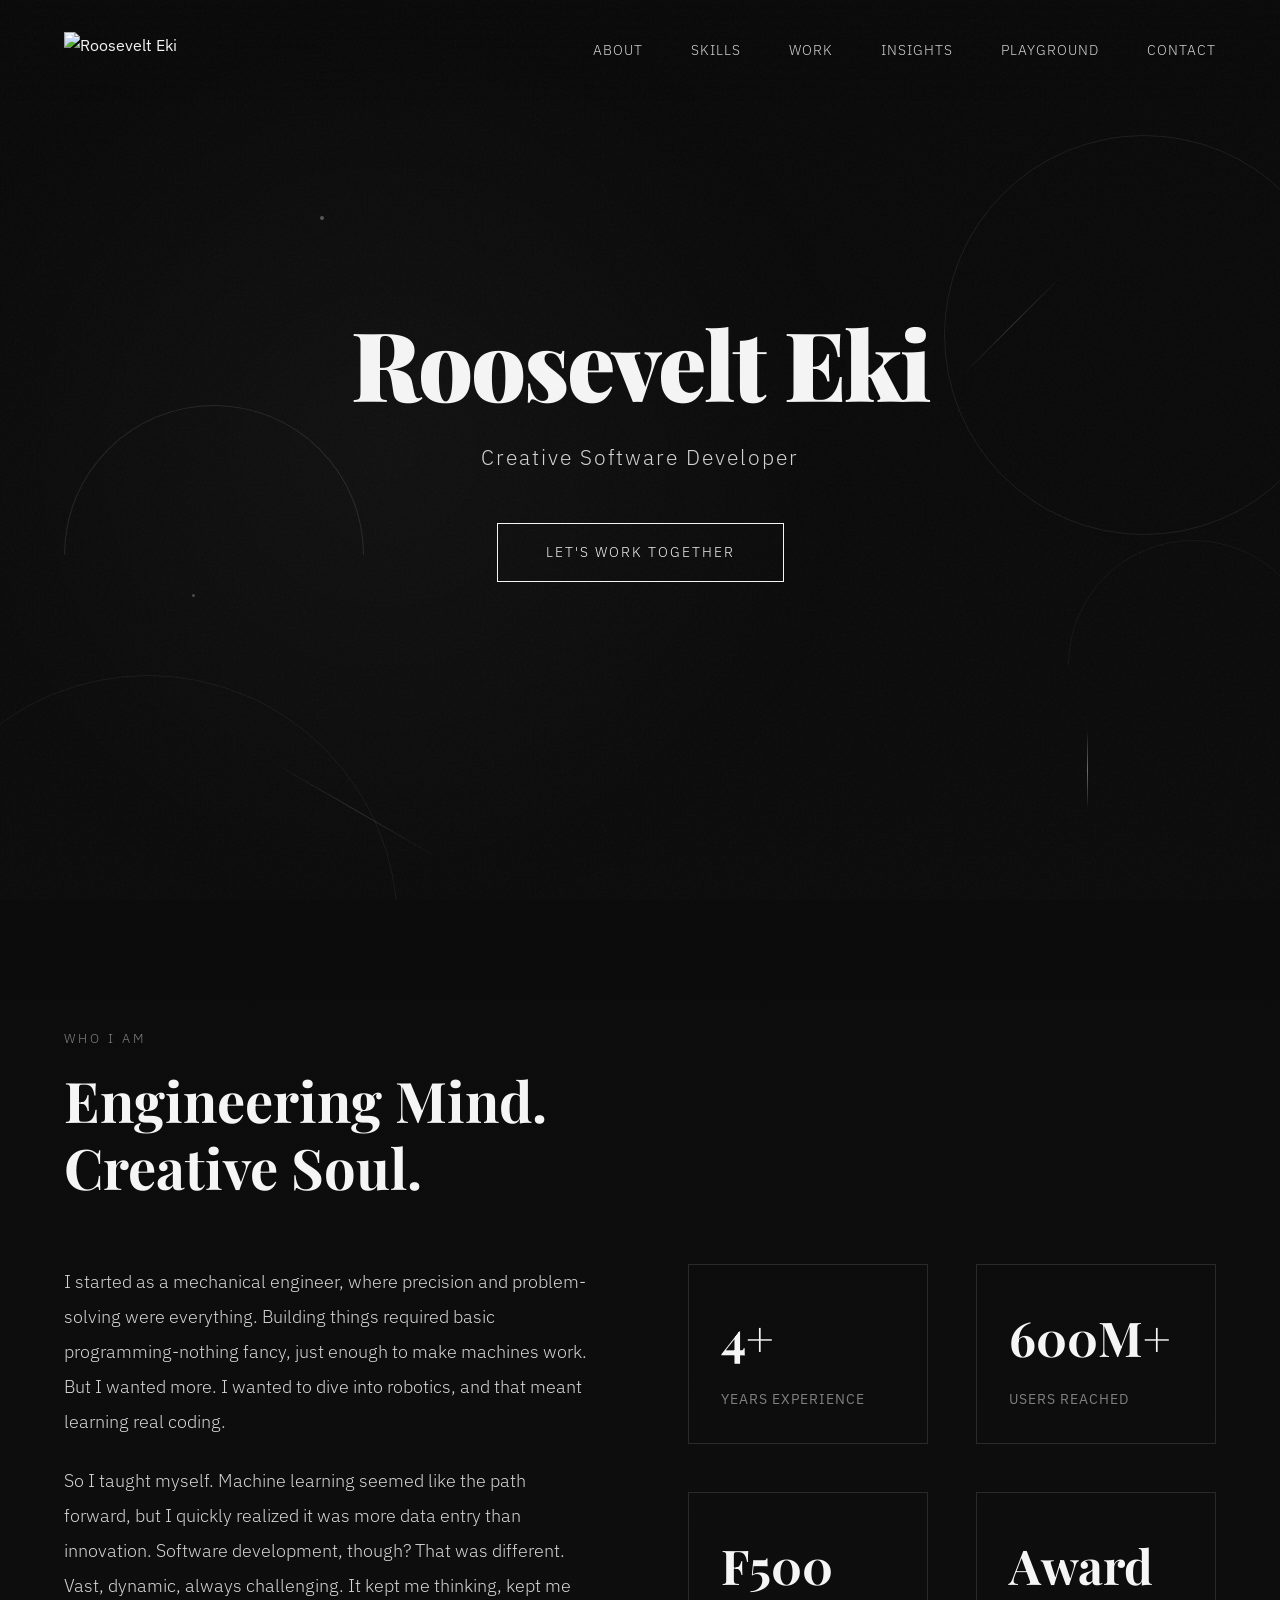
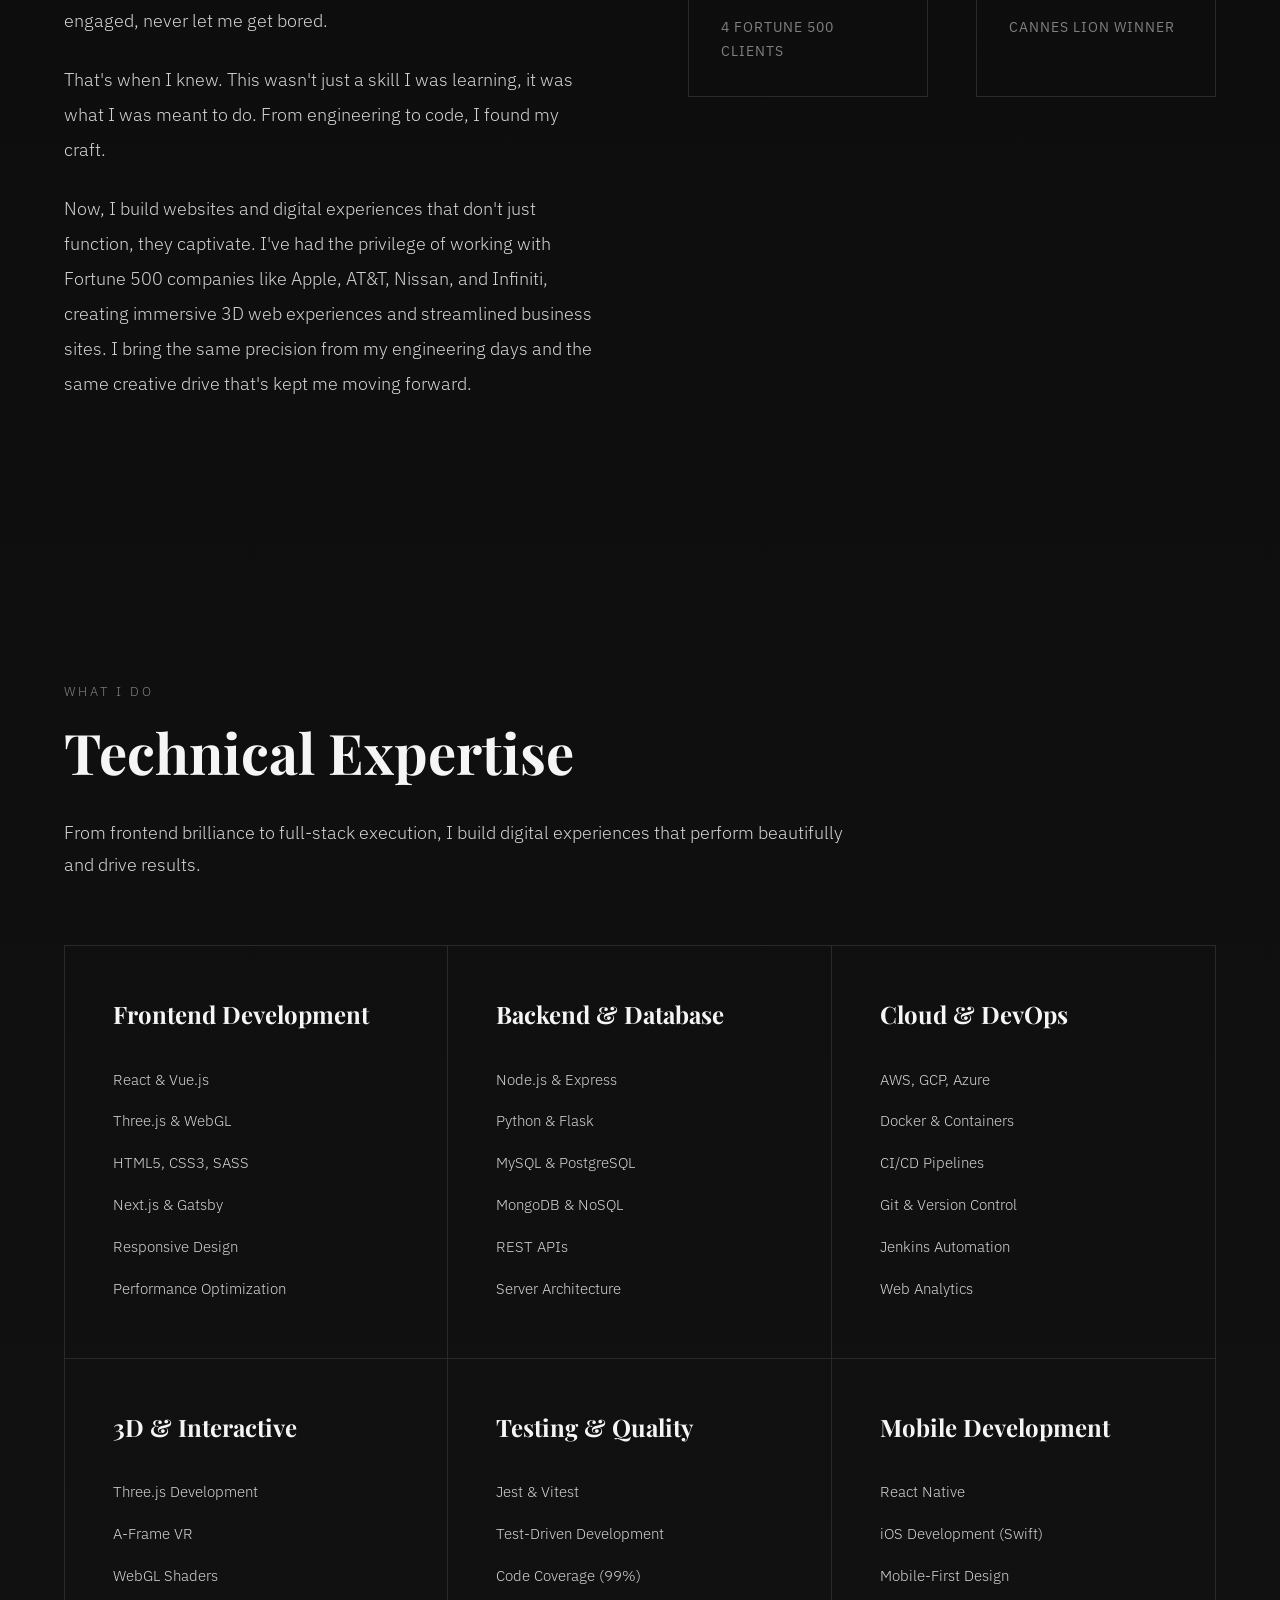
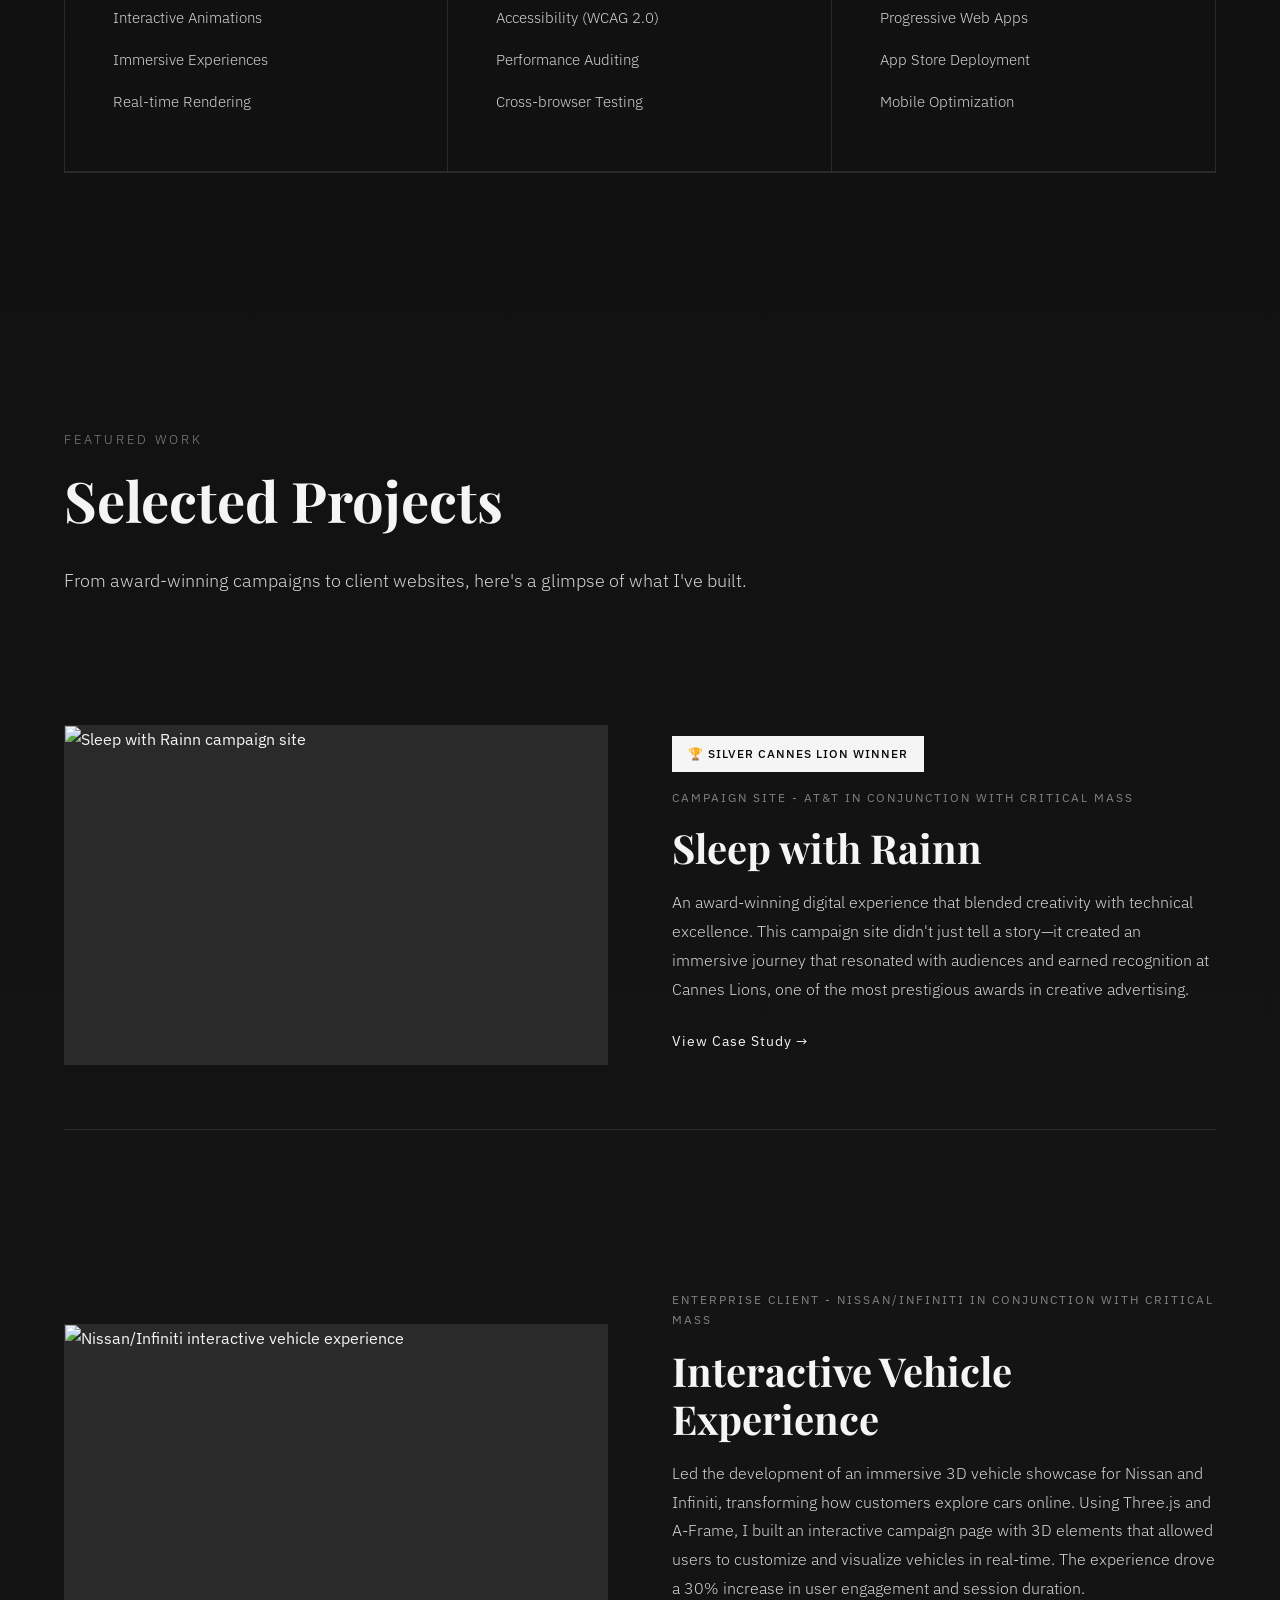
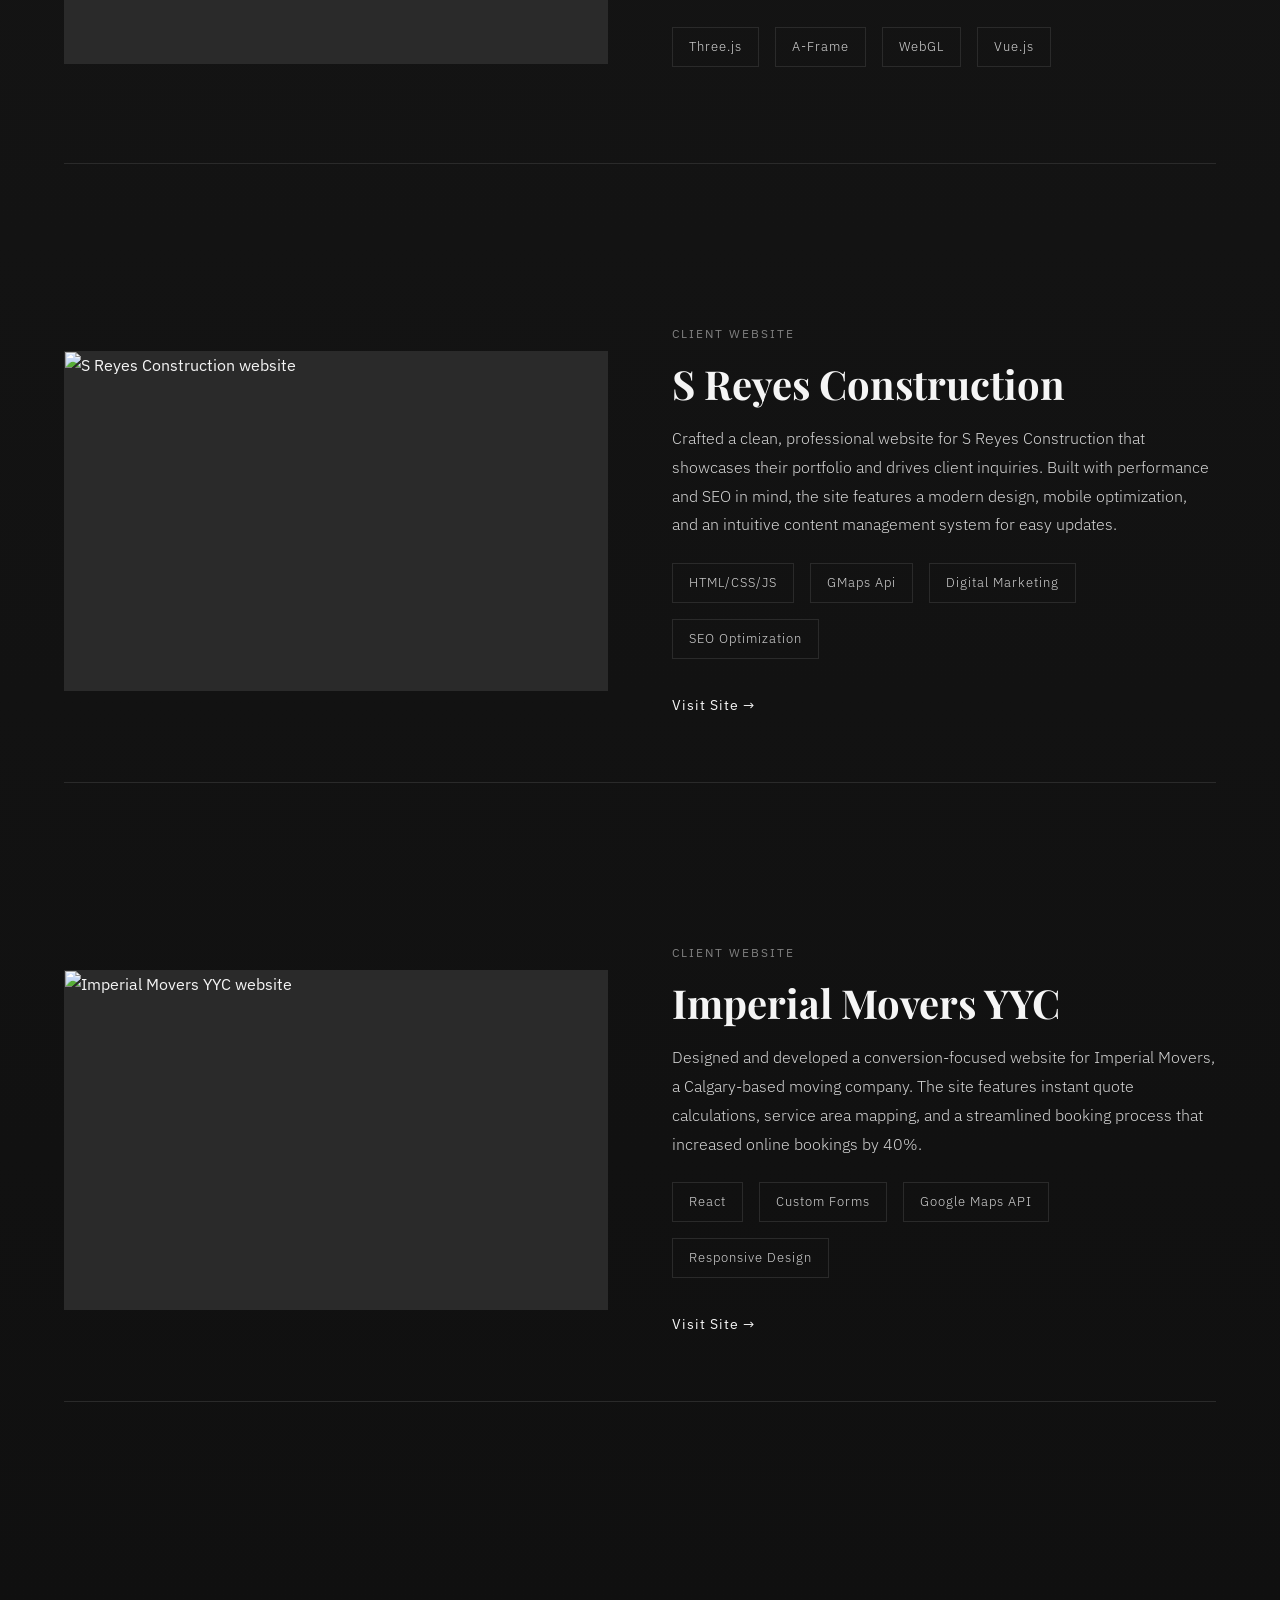
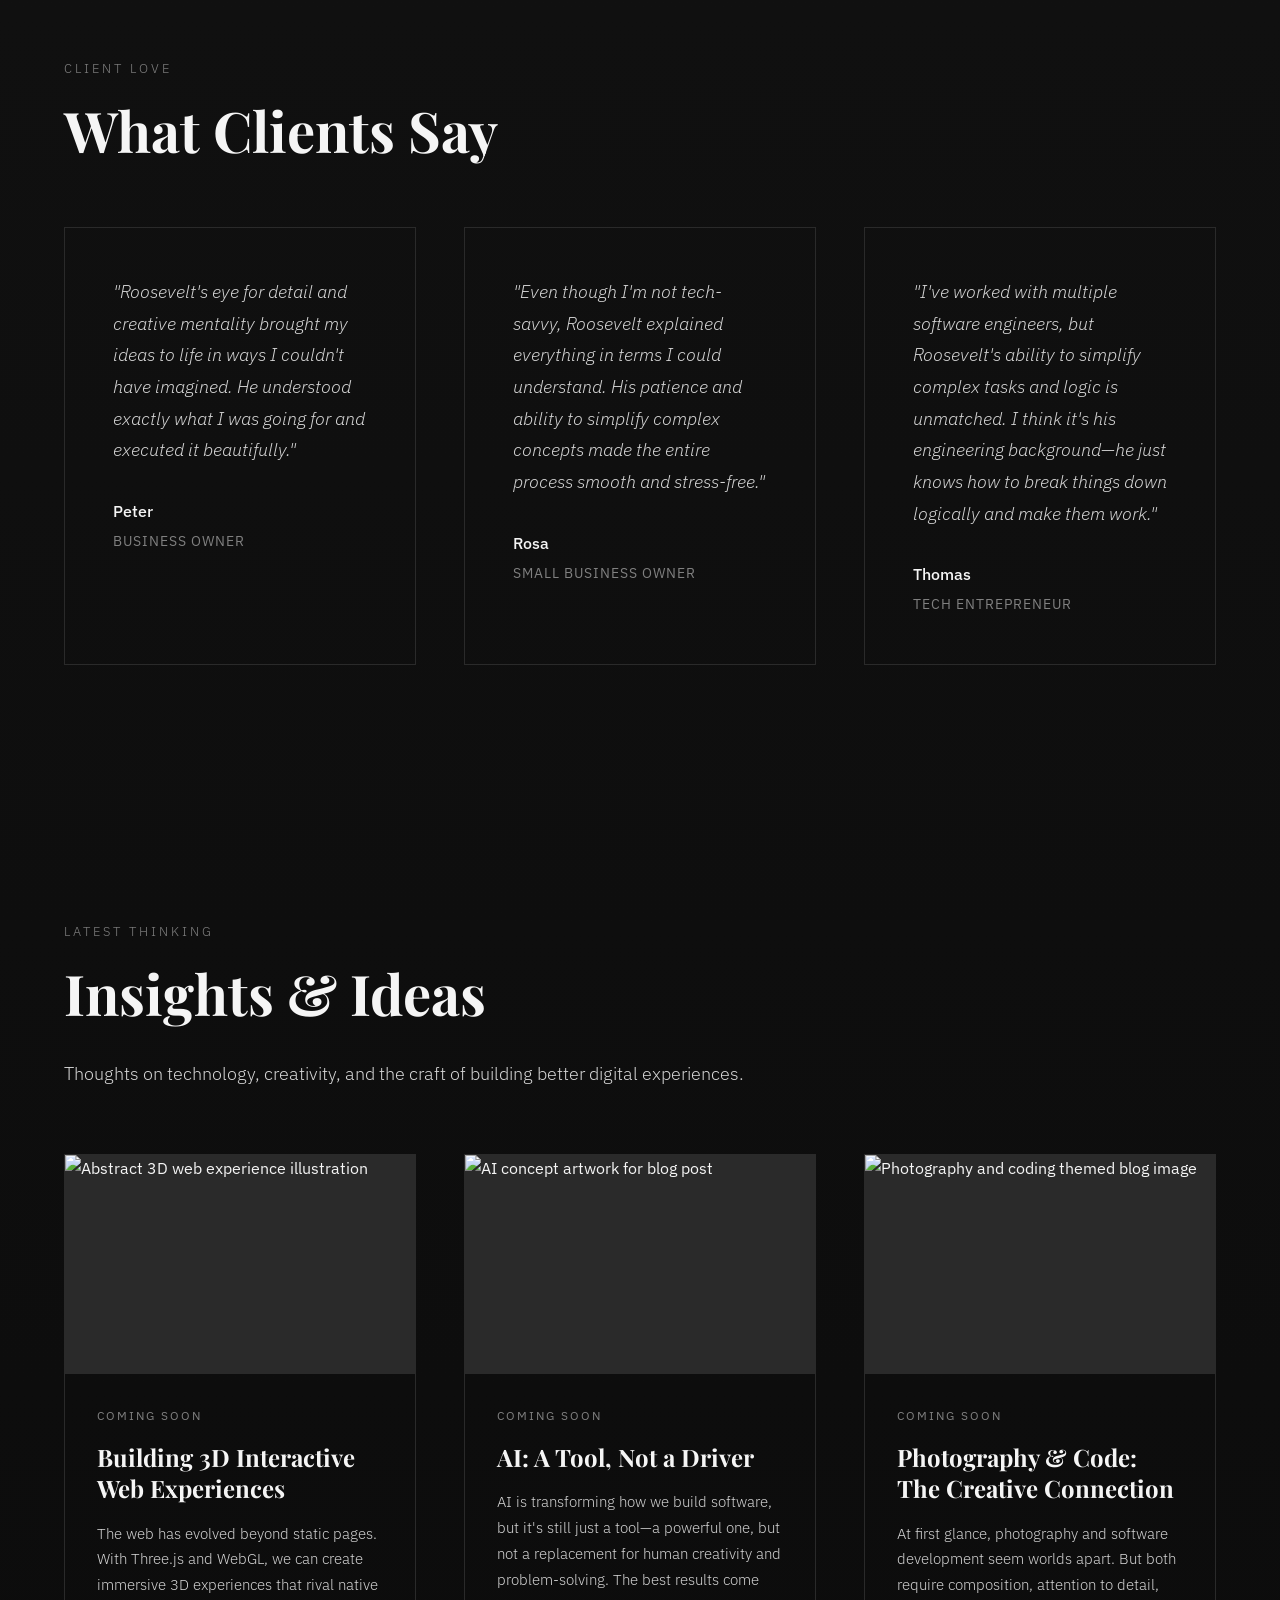
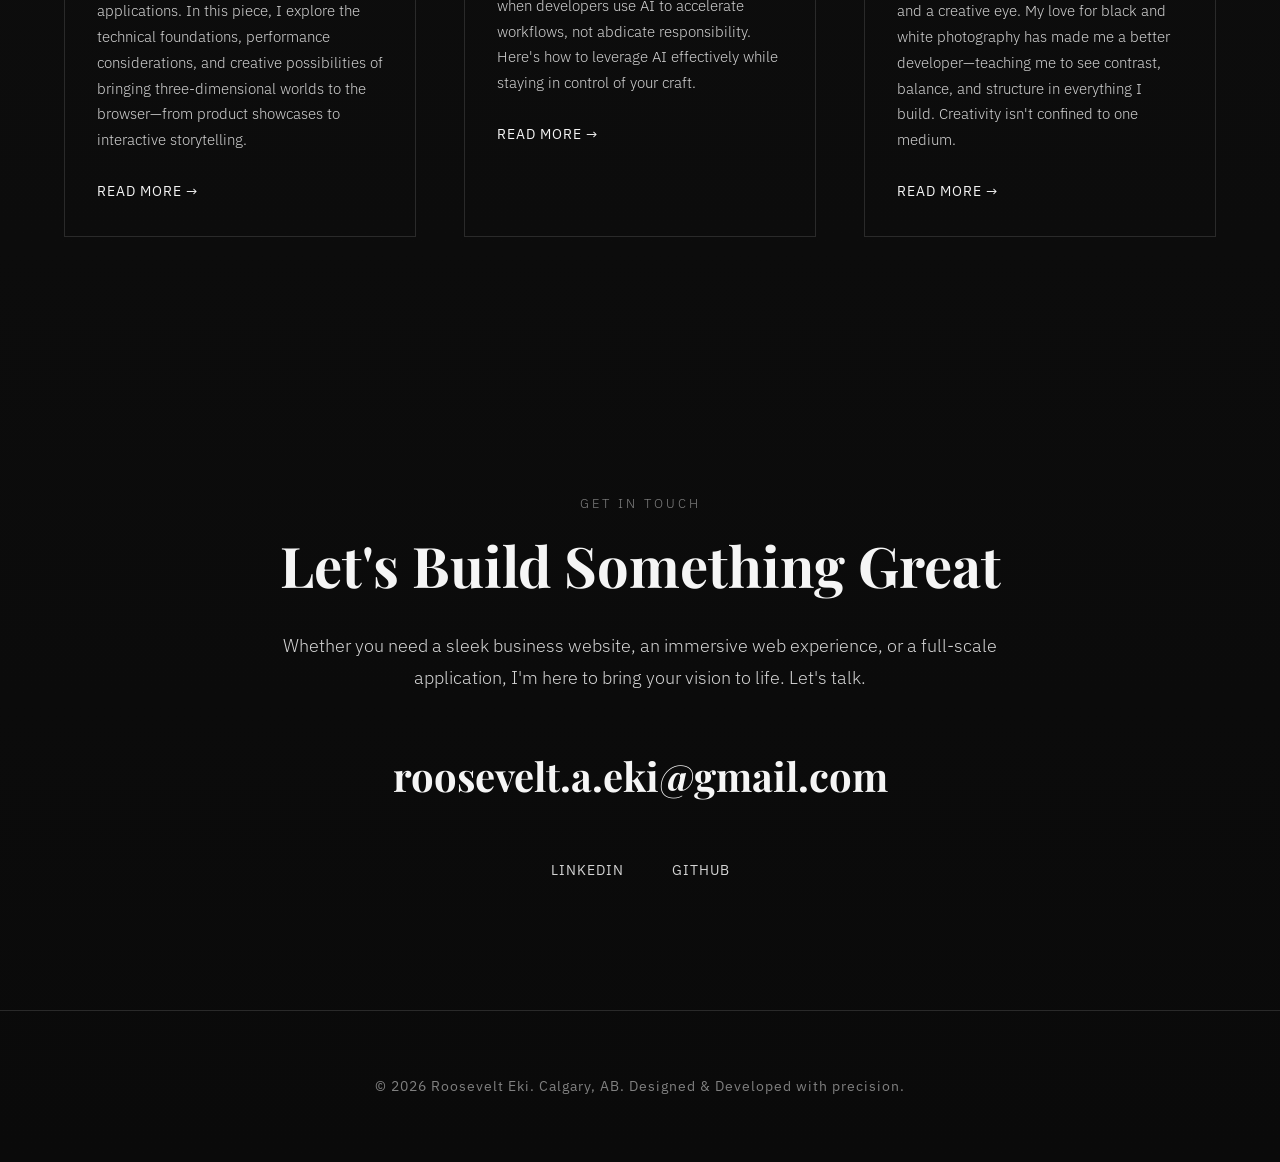
==== commit f1f92f5c: "Add playground page with Cosmic Portfolio experiment New playground.html listing experiments, with t" ====
--- a/index.html
+++ b/index.html
@@ -50,6 +50,7 @@
             <li><a href="#skills">Skills</a></li>
             <li><a href="#work">Work</a></li>
             <li><a href="#insights">Insights</a></li>
+            <li><a href="playground.html">Playground</a></li>
             <li><a href="#contact">Contact</a></li>
         </ul>
     </nav>
--- a/styles.css
+++ b/styles.css
@@ -59,7 +59,7 @@
     left: 0;
     width: 100%;
     height: 300vh;
-    transition: transform 0.1s ease-out;
+    will-change: transform;
 }
 
 .circle-1 {
@@ -504,6 +504,7 @@
 /* Hero Section */
 .hero {
     height: 100vh;
+    height: 100svh;
     display: flex;
     align-items: center;
     justify-content: center;
@@ -1336,3 +1337,75 @@
 .revealed {
     transition: all 0.3s ease;
 }
+
+/* Mobile polish */
+@media (max-width: 768px) {
+    .hero-content { padding: 0 1.5rem; }
+    .hero-canvas { opacity: 0.8; }
+    .hero::after { right: 50%; }
+    .cta-button { padding: 1rem 2.25rem; }
+    .hero-title { letter-spacing: -1px; }
+    .section-header { margin-bottom: 2.5rem; }
+    .skill-category, .testimonial, .stat-item { padding: 2rem 1.5rem; }
+    .project-image { min-height: 0; }
+}
+
+@media (max-width: 380px) {
+    .hero-title { font-size: 2.1rem; }
+    section { padding: 3.5rem 1.25rem; }
+}
+
+@media (hover: none) {
+    .stat-item:hover, .testimonial:hover { transform: none; }
+}
+
+/* Playground page */
+.playground-intro { padding-top: 10rem; padding-bottom: 2rem; }
+.playground-grid-section { padding-top: 2rem; position: relative; z-index: 1; }
+.playground-grid { display: grid; gap: 3rem; }
+.play-card {
+    display: grid;
+    grid-template-columns: 1.3fr 1fr;
+    gap: 3rem;
+    align-items: center;
+    border: 1px solid var(--dark-gray);
+    padding: 2rem;
+    transition: border-color 0.3s ease;
+}
+.play-card:hover { border-color: var(--white); }
+.play-preview {
+    position: relative;
+    display: block;
+    aspect-ratio: 16 / 10;
+    overflow: hidden;
+    background: var(--near-black);
+}
+.play-preview iframe {
+    position: absolute;
+    top: 0; left: 0;
+    width: 200%;
+    height: 200%;
+    border: 0;
+    transform: scale(0.5);
+    transform-origin: 0 0;
+    pointer-events: none;
+}
+.playground-note {
+    margin-top: 3rem;
+    text-align: center;
+    color: var(--mid-gray);
+    letter-spacing: 2px;
+    font-size: 0.85rem;
+    text-transform: uppercase;
+}
+.nav-links a[aria-current="page"]::after { width: 100%; }
+.logo { display: block; }
+
+@media (max-width: 1024px) {
+    .play-card { grid-template-columns: 1fr; gap: 2rem; }
+}
+@media (max-width: 768px) {
+    .playground-intro { padding-top: 7rem; }
+    .play-card { padding: 1.25rem; }
+    .play-preview { background: var(--near-black) linear-gradient(135deg, #04030c, #1b2a6b); }
+}
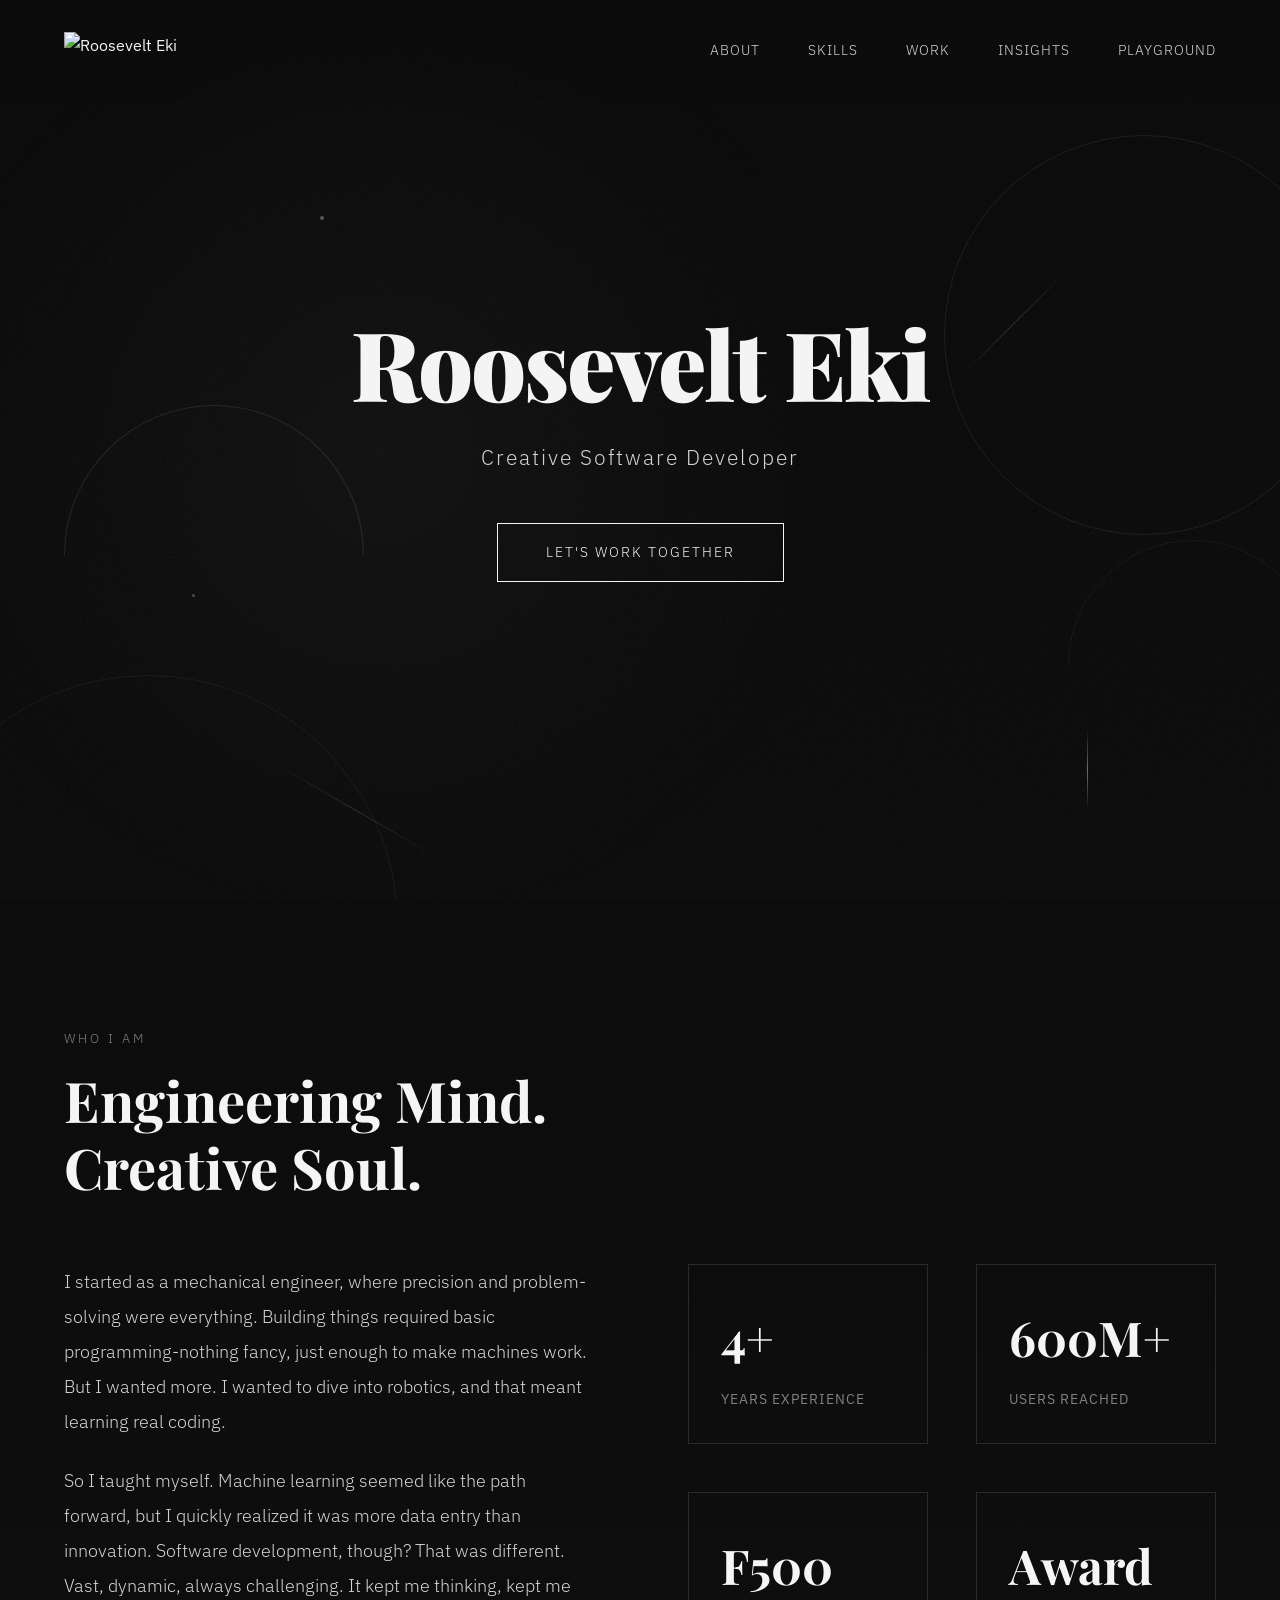
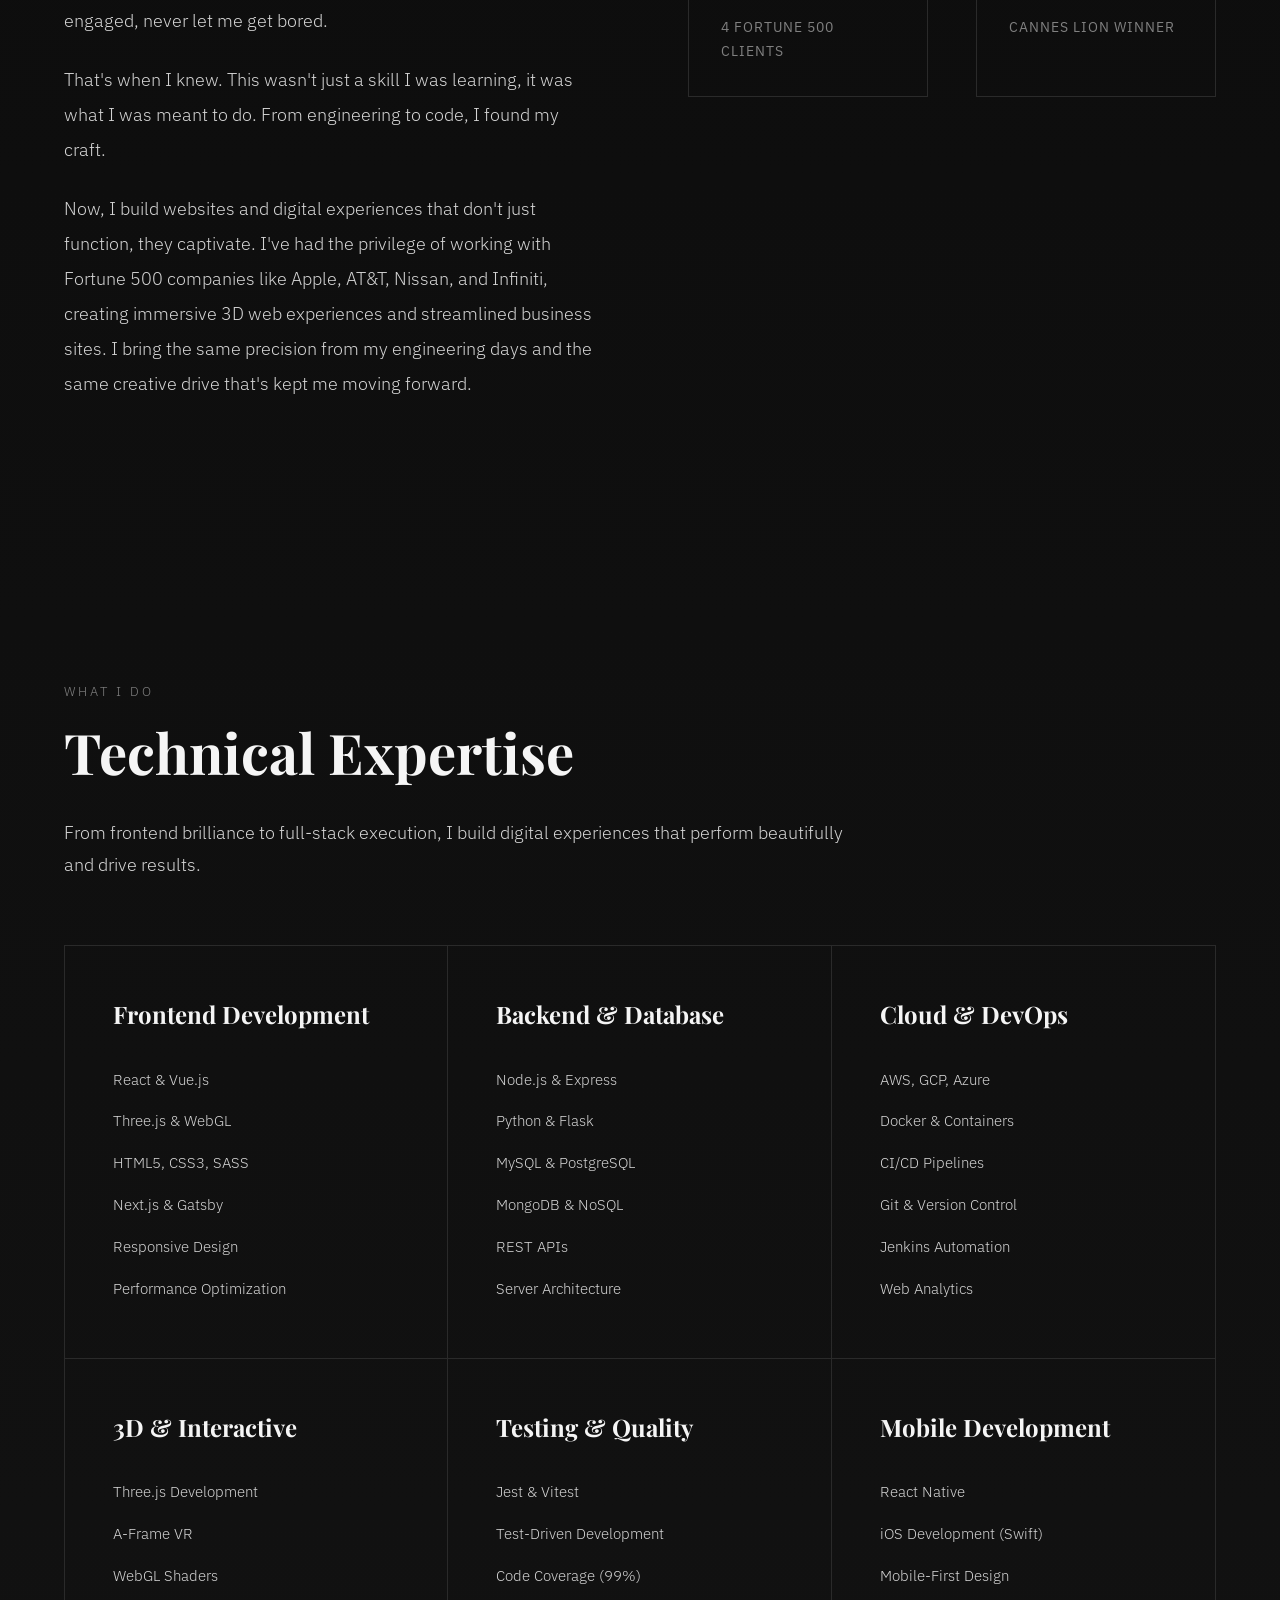
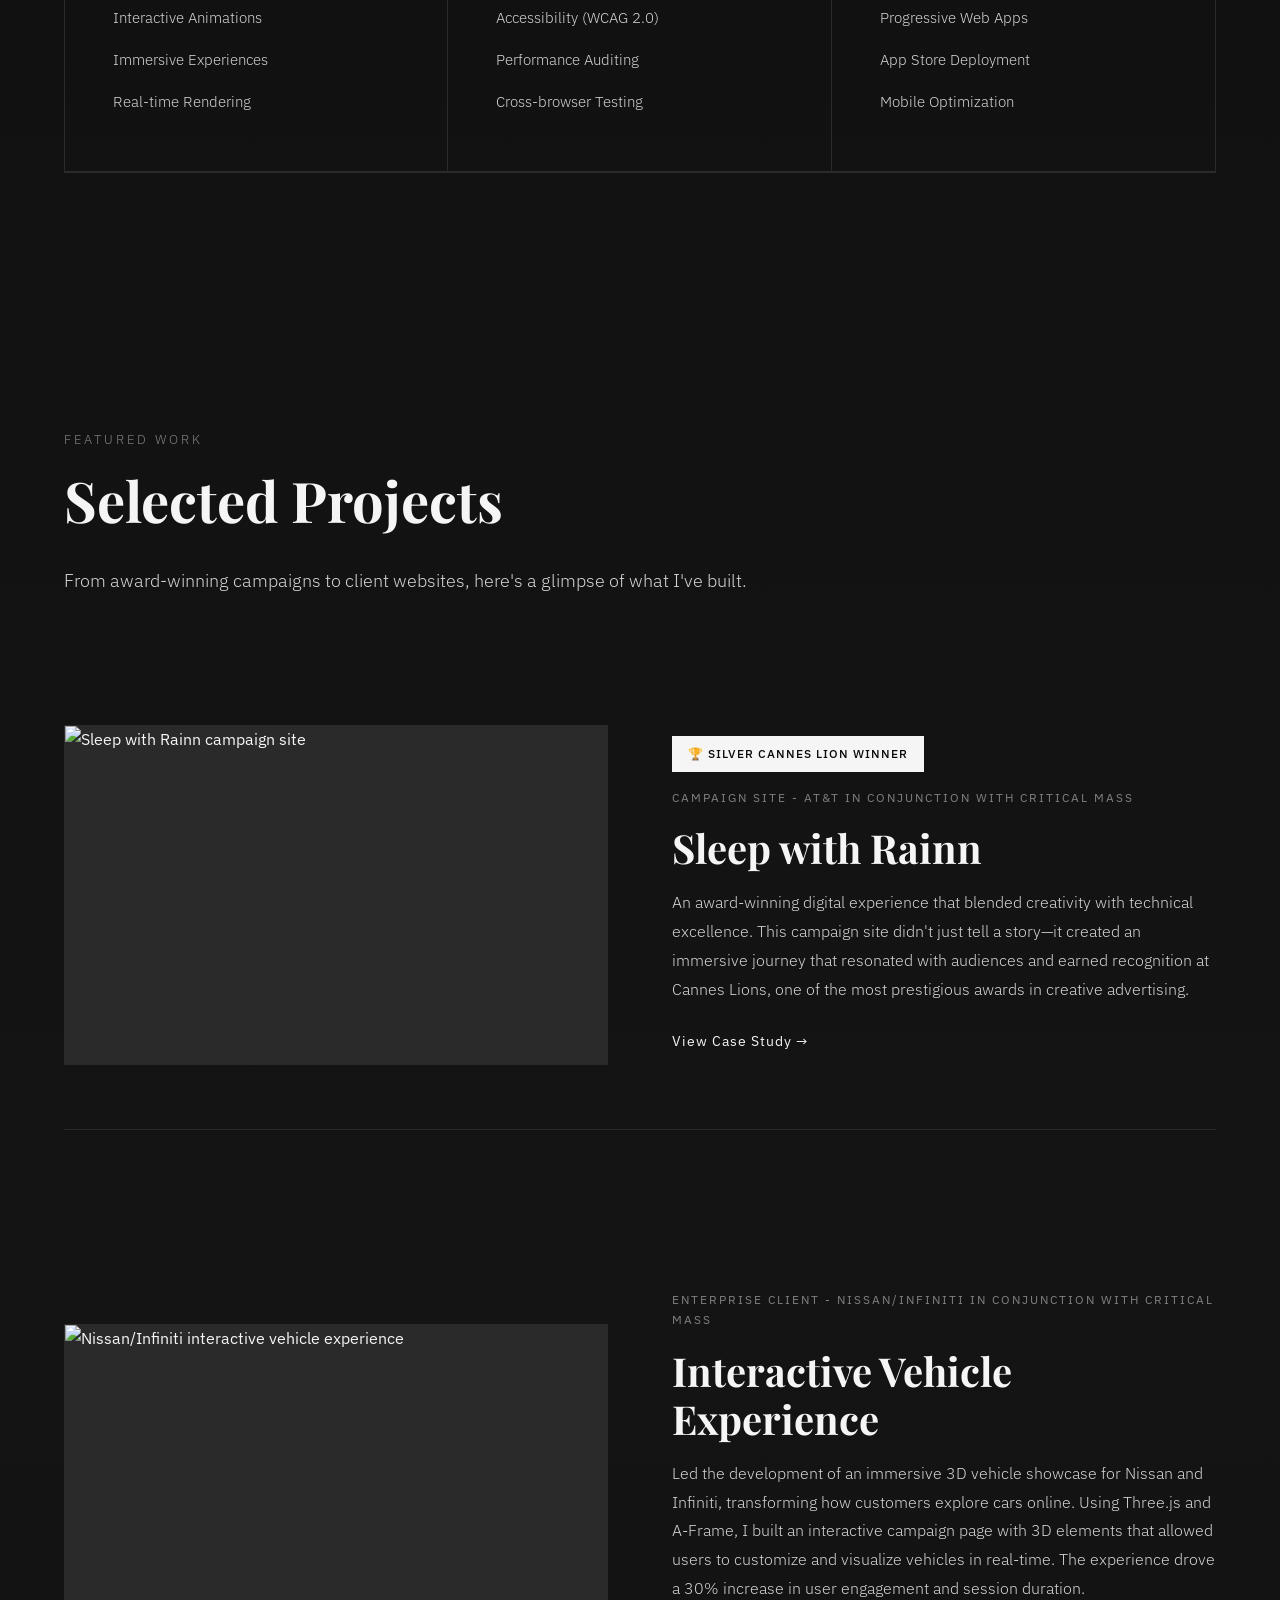
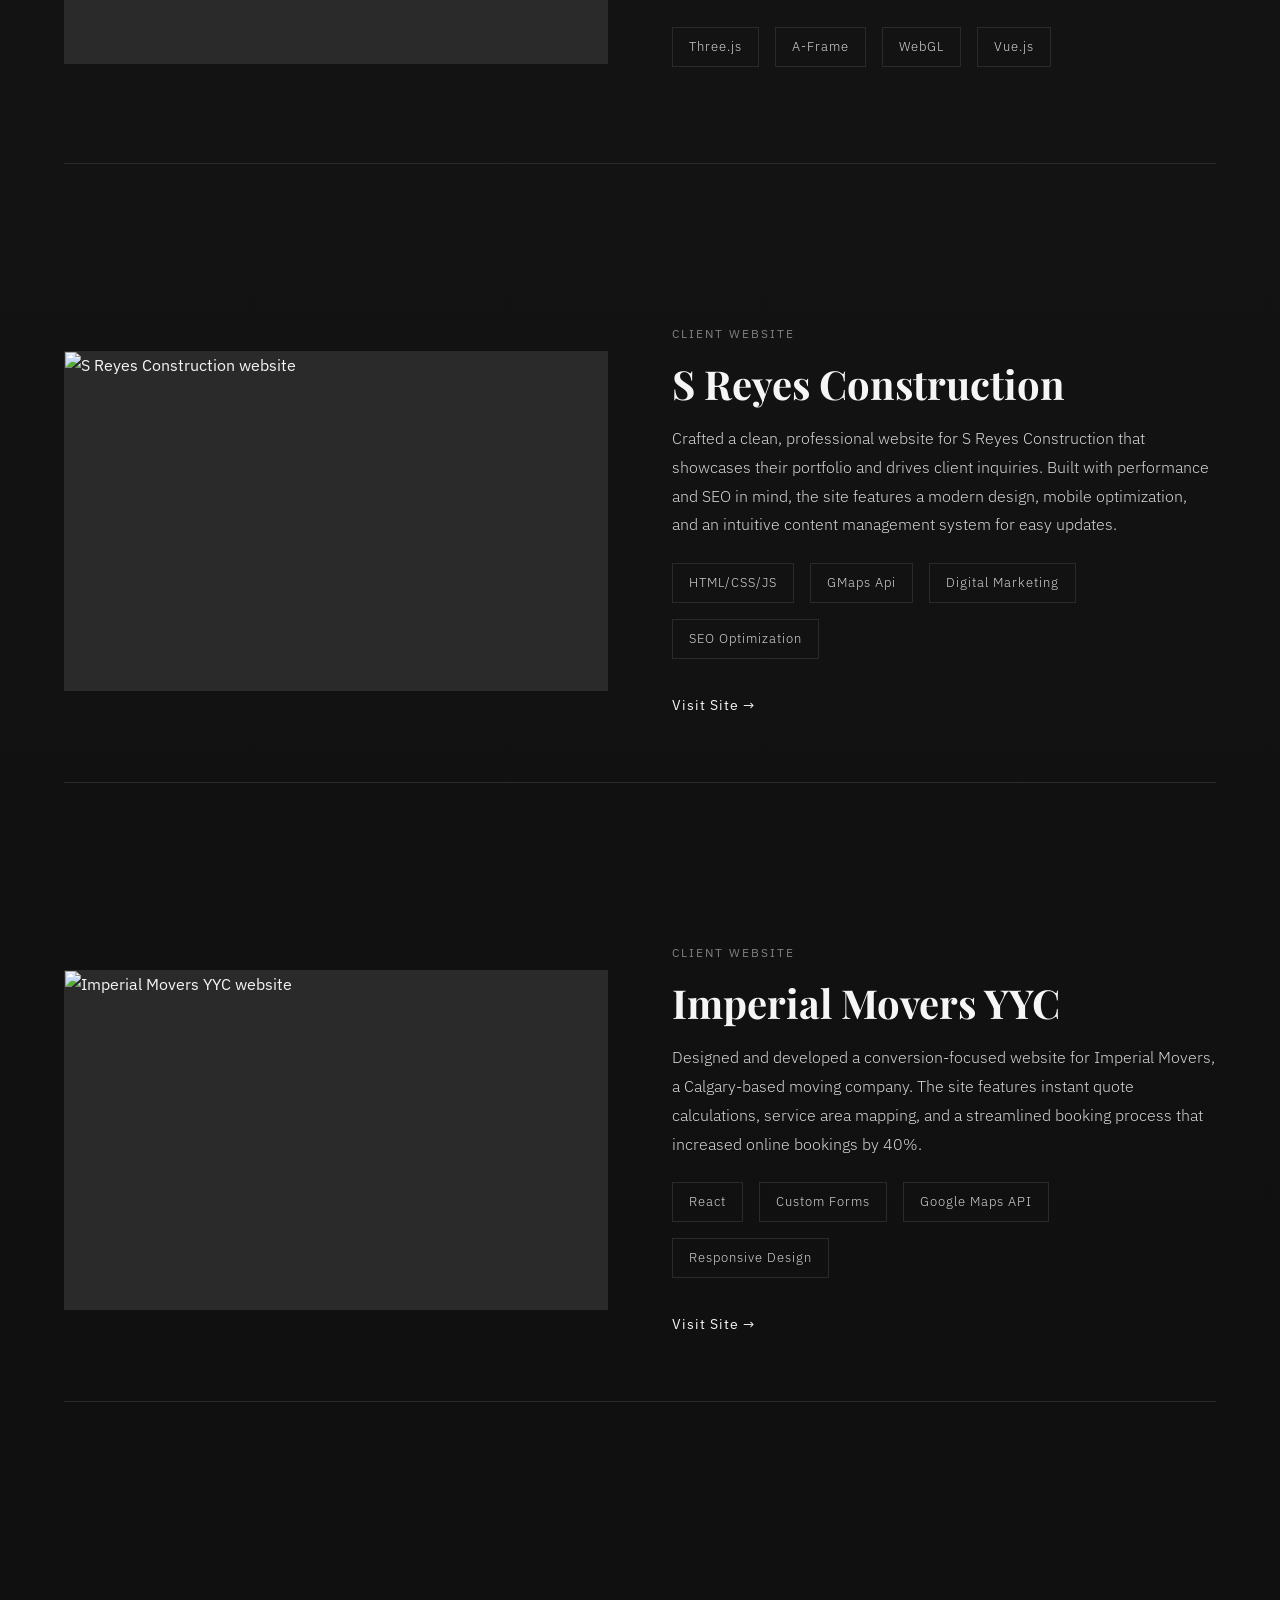
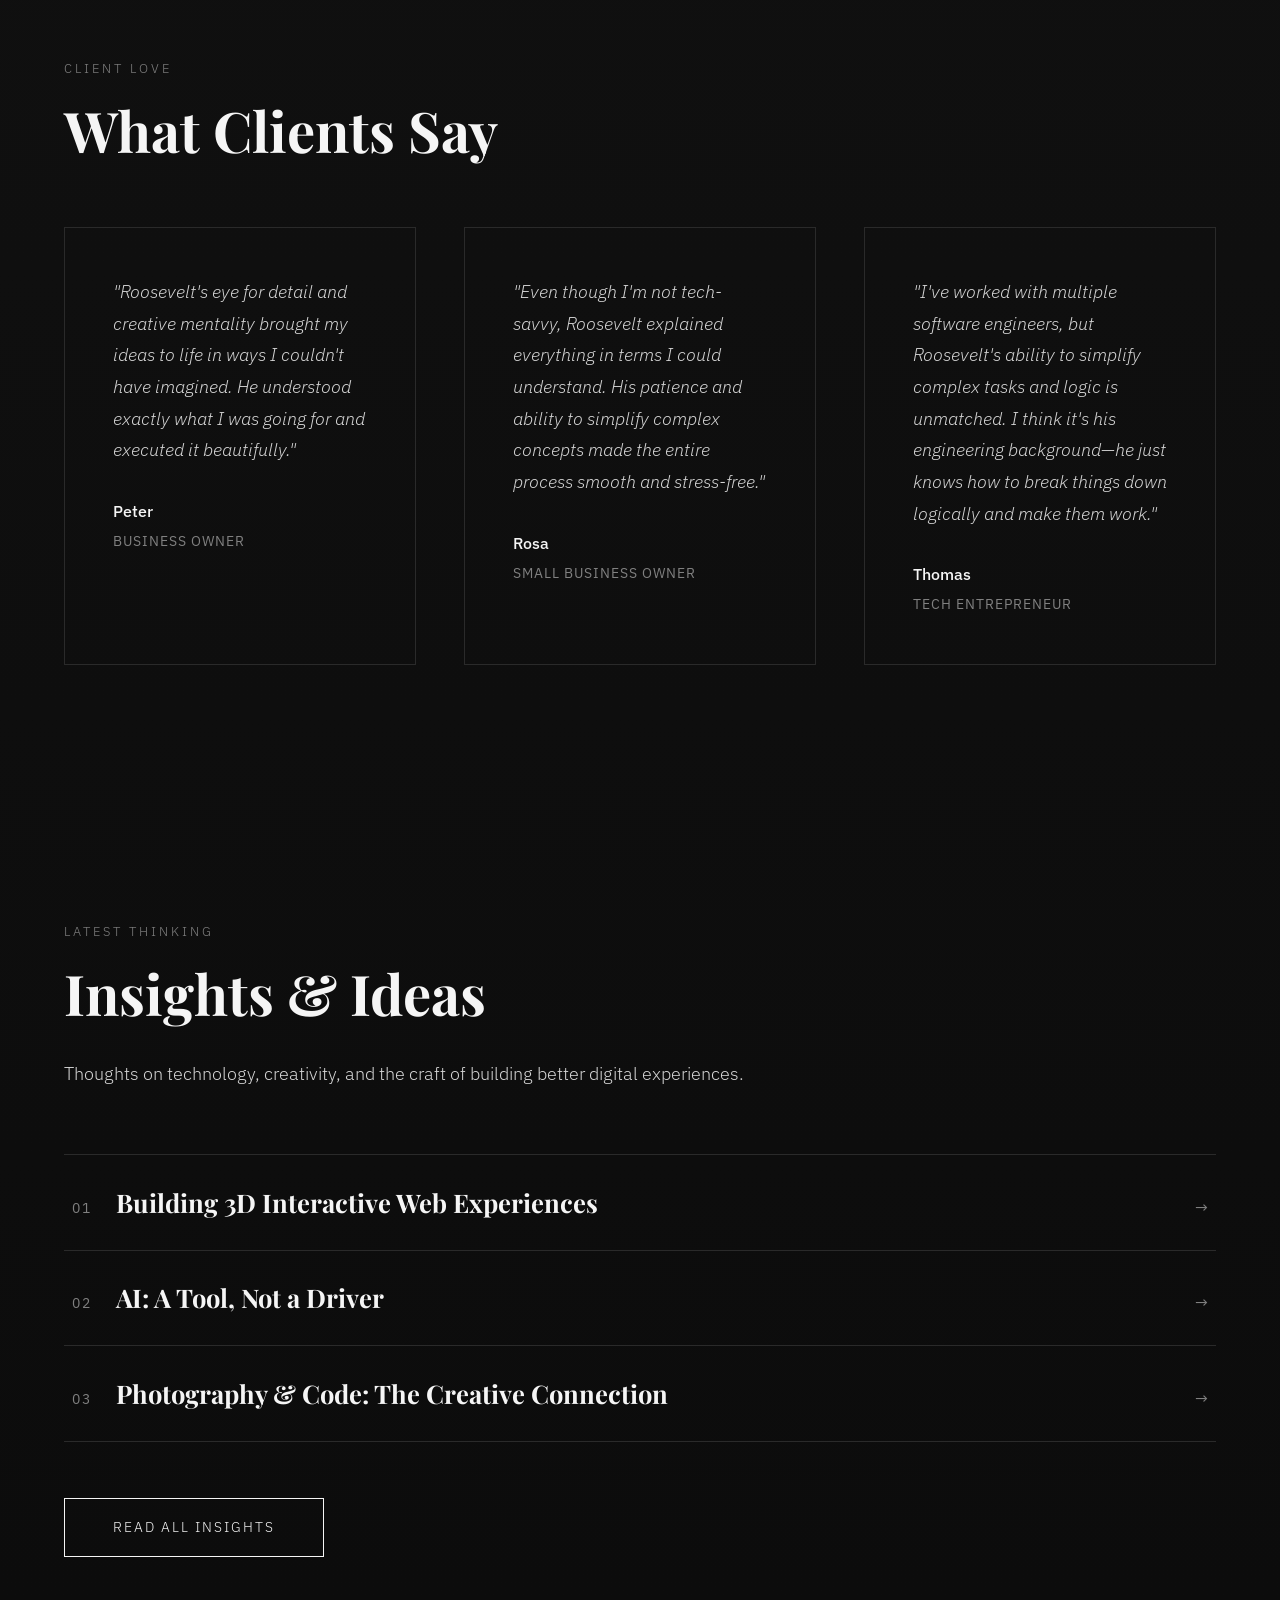
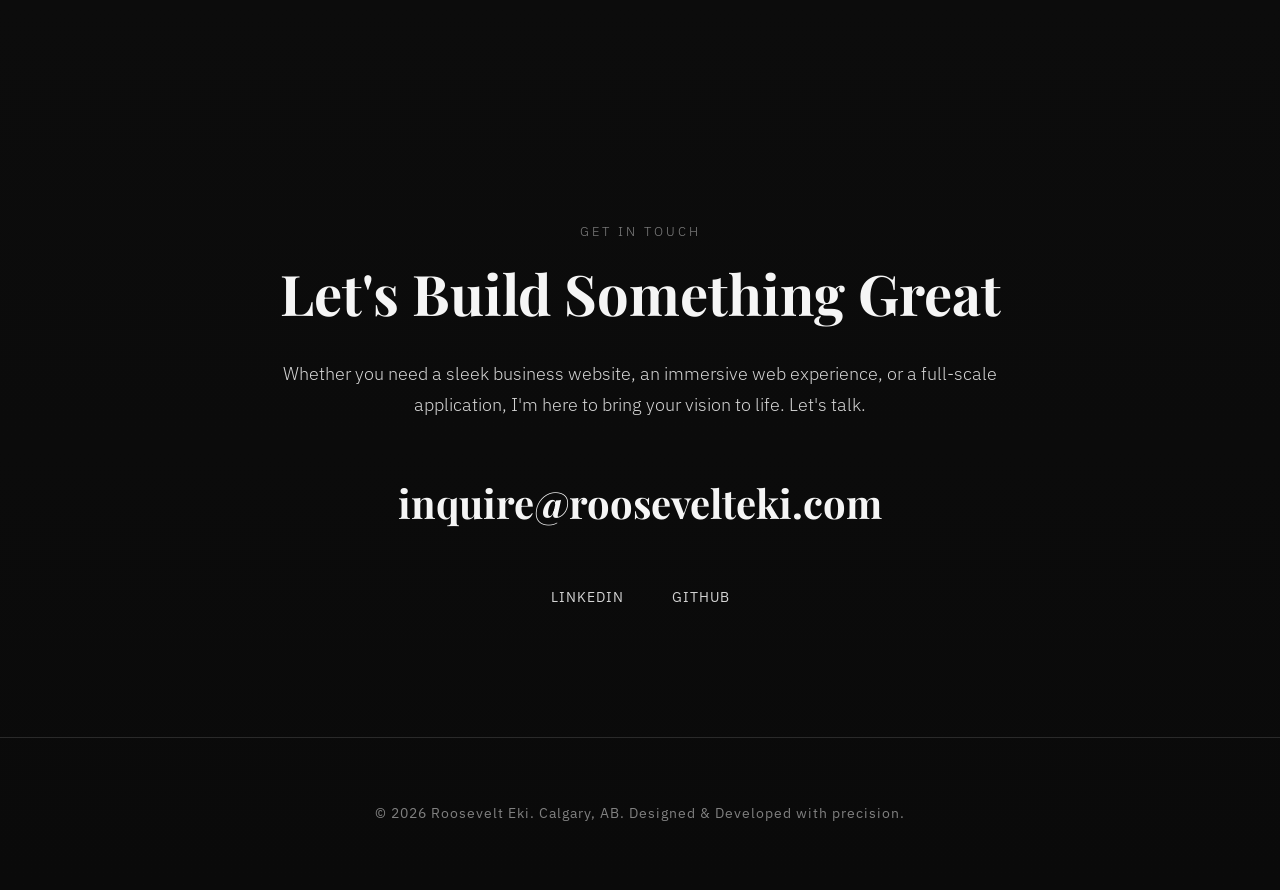
==== commit c9292dfa: "Add Insights page, nav links, and section-aware mobile morphing sphere - Add Playground and Insights" ====
--- a/index.html
+++ b/index.html
@@ -49,9 +49,8 @@
             <li><a href="#about">About</a></li>
             <li><a href="#skills">Skills</a></li>
             <li><a href="#work">Work</a></li>
-            <li><a href="#insights">Insights</a></li>
+            <li><a href="insights.html">Insights</a></li>
             <li><a href="playground.html">Playground</a></li>
-            <li><a href="#contact">Contact</a></li>
         </ul>
     </nav>
 
@@ -284,7 +283,7 @@
         </div>
     </section>
 
-    <section id="insights">
+    <section id="insights" class="insights-teaser">
         <div class="section-header">
             <div class="section-label">Latest Thinking</div>
             <h2 class="section-title">Insights & Ideas</h2>
@@ -292,55 +291,12 @@
                 Thoughts on technology, creativity, and the craft of building better digital experiences.
             </p>
         </div>
-        <div class="blog-grid">
-            <div class="blog-card">
-                    <div class="blog-image"><img src="assets/building_3d_experiences.jpg" alt="Abstract 3D web experience illustration"></div>
-                <div class="blog-content">
-                    <div class="blog-date">Coming Soon</div>
-                    <h3 class="blog-title">Building 3D Interactive Web Experiences</h3>
-                    <p class="blog-excerpt">
-                        The web has evolved beyond static pages. With Three.js and WebGL, we can create immersive 3D experiences that rival native applications. In this piece, I explore the technical foundations, performance considerations, and creative possibilities of bringing three-dimensional worlds to the browser—from product showcases to interactive storytelling.
-                    </p>
-                    <a href="#" class="read-more"
-                        data-title="Building 3D Interactive Web Experiences"
-                        data-date="Coming Soon"
-                        data-content="The web has evolved beyond static pages. With Three.js and WebGL, we can create immersive 3D experiences that rival native applications.&lt;br&gt;&lt;br&gt;At its core, Three.js abstracts the complexity of raw WebGL, giving developers a scene graph, lighting system, and camera model to work with. But the real magic happens when you start combining geometry, shaders, and animation loops to craft something that responds to the user in real time.&lt;br&gt;&lt;br&gt;Performance is the biggest challenge. Every extra draw call, texture, and polygon costs GPU time. Techniques like frustum culling, level of detail (LOD), and instanced rendering become essential once you move beyond demo scenes into production.&lt;br&gt;&lt;br&gt;The creative possibilities are genuinely vast: product configurators, interactive storytelling, data visualizations, architectural walkthroughs. The browser has become a first-class 3D runtime, and developers who understand it have a serious edge.&lt;br&gt;&lt;br&gt;This post is in progress — check back soon for the full deep-dive."
-                    >Read More →</a>
-                </div>
-            </div>
-
-            <div class="blog-card">
-                <div class="blog-image"><img src="assets/ai_a_tool_not_a_driver.jpg" alt="AI concept artwork for blog post"></div>
-                <div class="blog-content">
-                    <div class="blog-date">Coming Soon</div>
-                    <h3 class="blog-title">AI: A Tool, Not a Driver</h3>
-                    <p class="blog-excerpt">
-                        AI is transforming how we build software, but it's still just a tool—a powerful one, but not a replacement for human creativity and problem-solving. The best results come when developers use AI to accelerate workflows, not abdicate responsibility. Here's how to leverage AI effectively while staying in control of your craft.
-                    </p>
-                    <a href="#" class="read-more"
-                        data-title="AI: A Tool, Not a Driver"
-                        data-date="Coming Soon"
-                        data-content="AI is transforming how we build software, but it's still just a tool — a powerful one, but not a replacement for human creativity and problem-solving.&lt;br&gt;&lt;br&gt;The developers getting the most out of AI are the ones who stay in the driver's seat. They use it to eliminate the tedious parts — boilerplate, documentation, repetitive refactors — while keeping full ownership of architecture decisions, product thinking, and code quality.&lt;br&gt;&lt;br&gt;The risk isn't that AI will replace developers. The risk is that developers who blindly trust AI output ship subtle bugs, security holes, and brittle logic without ever noticing. The skill is knowing when to accept, when to question, and when to throw the suggestion away entirely.&lt;br&gt;&lt;br&gt;My approach: use AI to go faster, not to think less. Every line it writes still gets read, understood, and owned by me.&lt;br&gt;&lt;br&gt;This post is in progress — check back soon for the full piece."
-                    >Read More →</a>
-                </div>
-            </div>
-
-            <div class="blog-card">
-                <div class="blog-image"><img src="assets/creativity_and_code.jpg" alt="Photography and coding themed blog image"></div>
-                <div class="blog-content">
-                    <div class="blog-date">Coming Soon</div>
-                    <h3 class="blog-title">Photography & Code: The Creative Connection</h3>
-                    <p class="blog-excerpt">
-                        At first glance, photography and software development seem worlds apart. But both require composition, attention to detail, and a creative eye. My love for black and white photography has made me a better developer—teaching me to see contrast, balance, and structure in everything I build. Creativity isn't confined to one medium.
-                    </p>
-                    <a href="#" class="read-more"
-                        data-title="Photography & Code: The Creative Connection"
-                        data-date="Coming Soon"
-                        data-content="At first glance, photography and software development seem worlds apart. One is analogue and emotional; the other is logical and structured. But the more I've practiced both, the more the overlap becomes obvious.&lt;br&gt;&lt;br&gt;Photography taught me to see before I act. Before pressing the shutter, you read the light, the composition, the subject. Before writing code, the best developers read the problem, the constraints, the system. The instinct is the same.&lt;br&gt;&lt;br&gt;Black and white photography in particular is an exercise in reduction. You strip away colour — a powerful distraction — and are left with only form, contrast, and tone. Good software design does the same thing: strip away everything unnecessary until only the essential structure remains.&lt;br&gt;&lt;br&gt;Constraints breed creativity in both disciplines. A 50mm prime lens forces you to move instead of zoom. A tight deadline forces elegant simplicity instead of over-engineering. The limitation is often the feature.&lt;br&gt;&lt;br&gt;This post is in progress — check back soon for the full exploration."
-                    >Read More →</a>
-                </div>
-            </div>
-        </div>
+        <ul class="teaser-list">
+            <li><a href="insights.html"><span class="teaser-no">01</span><span class="teaser-name">Building 3D Interactive Web Experiences</span><span class="teaser-arrow">→</span></a></li>
+            <li><a href="insights.html"><span class="teaser-no">02</span><span class="teaser-name">AI: A Tool, Not a Driver</span><span class="teaser-arrow">→</span></a></li>
+            <li><a href="insights.html"><span class="teaser-no">03</span><span class="teaser-name">Photography &amp; Code: The Creative Connection</span><span class="teaser-arrow">→</span></a></li>
+        </ul>
+        <a href="insights.html" class="cta-button teaser-cta">Read All Insights</a>
     </section>
 
     <section id="contact">
@@ -354,7 +310,7 @@
                 <a id="contact-link" href="#">Loading...</a>
                 <script>
                     (function() {
-                        var u = 'roosevelt.a.eki', d = 'gmail.com', e = u + '@' + d;
+                        var u = 'inquire', d = 'roosevelteki.com', e = u + '@' + d;
                         var a = document.getElementById('contact-link');
                         a.href = 'mailto:' + e;
                         a.textContent = e;
@@ -371,15 +327,6 @@
     <footer>
         <p>© 2026 Roosevelt Eki. Calgary, AB. Designed & Developed with precision.</p>
     </footer>
-
-    <div id="blog-modal" class="blog-modal-overlay" role="dialog" aria-modal="true" aria-labelledby="modal-title">
-        <div class="blog-modal-box">
-            <button class="blog-modal-close" aria-label="Close">&times;</button>
-            <div class="blog-modal-date" id="modal-date"></div>
-            <h2 class="blog-modal-title" id="modal-title"></h2>
-            <div class="blog-modal-body" id="modal-body"></div>
-        </div>
-    </div>
 
     <script src="script.js"></script>
     <script src="https://cdn.jsdelivr.net/npm/gsap@3.12.5/dist/gsap.min.js"></script>
--- a/styles.css
+++ b/styles.css
@@ -1409,3 +1409,64 @@
     .play-card { padding: 1.25rem; }
     .play-preview { background: var(--near-black) linear-gradient(135deg, #04030c, #1b2a6b); }
 }
+
+/* Mobile: persistent morphing sphere behind the page */
+.hero-canvas.is-fixed {
+    position: fixed;
+    inset: 0;
+    width: 100vw;
+    height: 100vh;
+    height: 100lvh;
+    z-index: 0;
+}
+@media (max-width: 768px) {
+    section, footer { position: relative; z-index: 1; }
+}
+
+/* Home: insights teaser */
+.teaser-list { list-style: none; border-top: 1px solid var(--dark-gray); margin-bottom: 3rem; }
+.teaser-list li { border-bottom: 1px solid var(--dark-gray); }
+.teaser-list a {
+    display: flex; align-items: baseline; gap: 1.5rem;
+    padding: 1.6rem 0.5rem;
+    color: var(--white); text-decoration: none;
+    transition: padding 0.3s ease, background 0.3s ease;
+}
+.teaser-list a:hover { padding-left: 1.25rem; background: var(--near-black); }
+.teaser-no { color: var(--mid-gray); font-size: 0.85rem; letter-spacing: 2px; }
+.teaser-name { flex: 1; font-family: "Playfair Display", serif; font-size: 1.6rem; font-weight: 700; }
+.teaser-arrow { color: var(--mid-gray); transition: transform 0.3s ease, color 0.3s ease; }
+.teaser-list a:hover .teaser-arrow { transform: translateX(6px); color: var(--white); }
+.teaser-cta { margin-top: 0.5rem; }
+
+/* Insights page */
+.insights-intro { padding-top: 10rem; padding-bottom: 2rem; position: relative; z-index: 1; }
+.insights-grid-section { padding-top: 2rem; position: relative; z-index: 1; }
+.insights-grid { display: grid; grid-template-columns: repeat(3, 1fr); gap: 2.5rem; }
+.insight-card {
+    display: flex; flex-direction: column;
+    border: 1px solid var(--dark-gray);
+    background: rgba(10, 10, 10, 0.6);
+    transition: border-color 0.3s ease;
+    overflow: hidden;
+}
+.insight-card:hover { border-color: var(--white); }
+.insight-image { aspect-ratio: 16 / 10; overflow: hidden; background: var(--near-black); }
+.insight-image img { width: 100%; height: 100%; object-fit: cover; display: block; transition: transform 0.8s ease; filter: grayscale(0.3); }
+.insight-card:hover .insight-image img { transform: scale(1.05); }
+.insight-content { display: flex; flex-direction: column; flex: 1; padding: 2rem; }
+.insight-date { font-size: 0.75rem; letter-spacing: 2px; text-transform: uppercase; color: var(--mid-gray); margin-bottom: 1rem; }
+.insight-title { font-family: "Playfair Display", serif; font-size: 1.6rem; line-height: 1.25; margin-bottom: 1rem; }
+.insight-excerpt { color: var(--light-gray); font-weight: 300; line-height: 1.8; margin-bottom: 1.5rem; flex: 1; }
+.insight-content .read-more { align-self: flex-start; }
+
+@media (max-width: 1024px) {
+    .insights-grid { grid-template-columns: repeat(2, 1fr); }
+}
+@media (max-width: 768px) {
+    .insights-intro { padding-top: 7rem; }
+    .insights-grid { grid-template-columns: 1fr; gap: 1.5rem; }
+    .insight-content { padding: 1.5rem; }
+    .teaser-list a { gap: 1rem; padding: 1.25rem 0; }
+    .teaser-name { font-size: 1.15rem; }
+}
